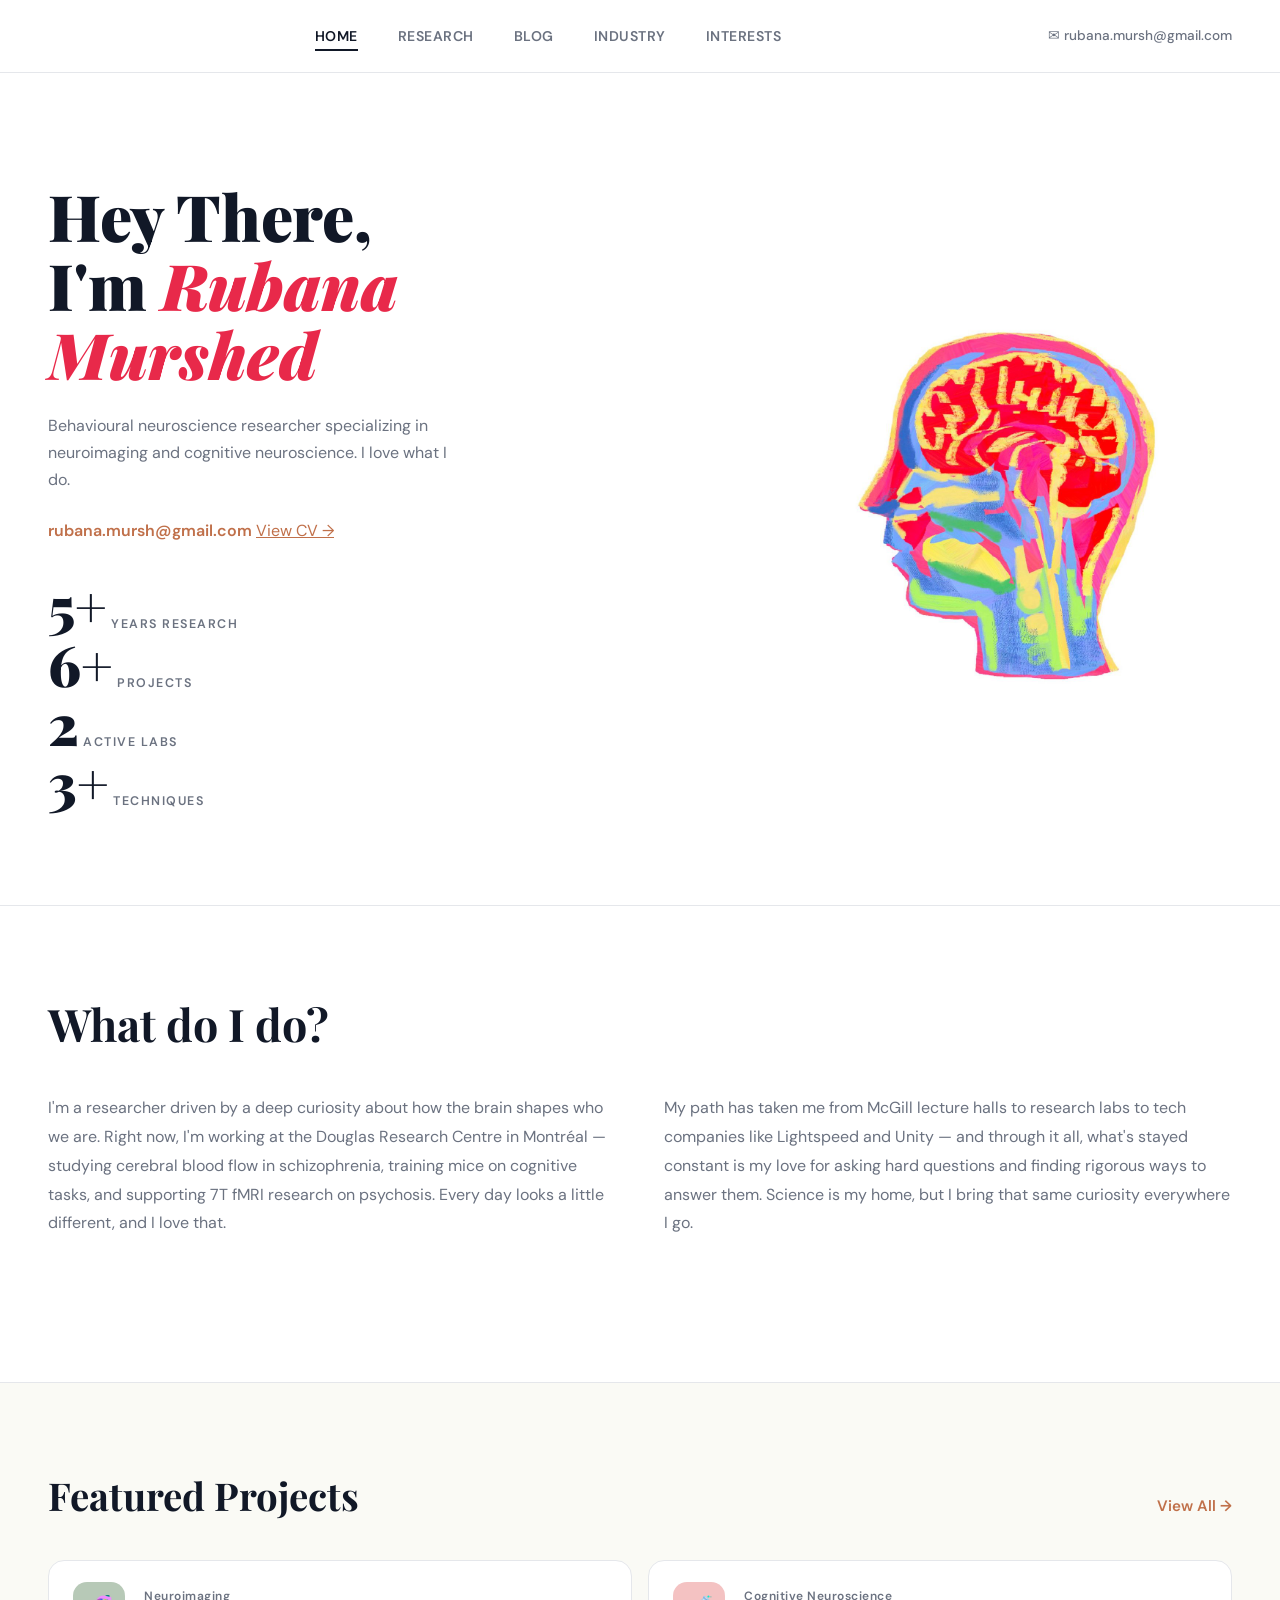
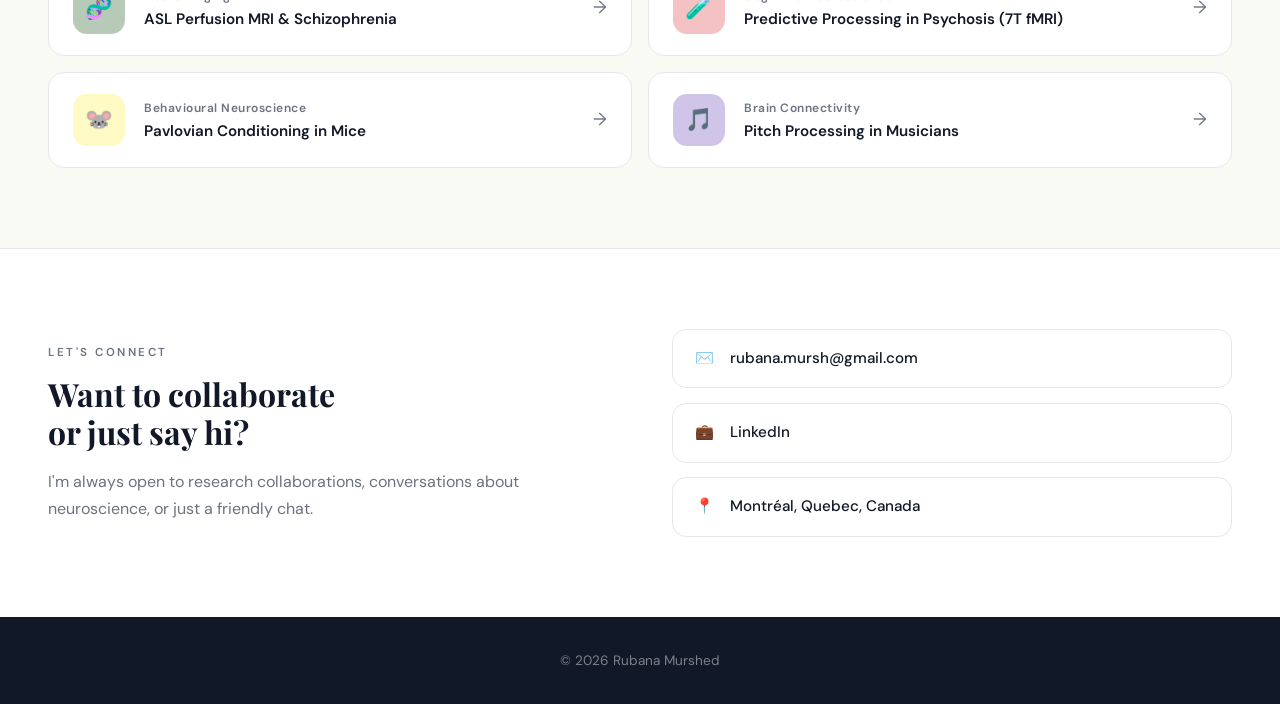
==== index.html @ b1bb3735 "Update index.html" ====
<!DOCTYPE html>
<html lang="en">
<head>
  <meta charset="UTF-8" />
  <meta name="viewport" content="width=device-width, initial-scale=1.0" />
  <title>Rubana Murshed | Portfolio</title>
  <link rel="stylesheet" href="styles.css" />
  <link rel="preconnect" href="https://fonts.googleapis.com">
  <link rel="preconnect" href="https://fonts.gstatic.com" crossorigin>
  <link href="https://fonts.googleapis.com/css2?family=Playfair+Display:ital,wght@0,700;0,900;1,700&family=DM+Sans:opsz,wght@9..40,300;9..40,400;9..40,500;9..40,600&display=swap" rel="stylesheet">
</head>
<body>

  <header class="site-header">
    <nav class="nav">
      <div class="logo"><a href="index.html"><em>Portfolio</em></a></div>
      <ul class="nav-links">
        <li><a href="index.html" class="active">Home</a></li>
        <li><a href="research.html">Research</a></li>
        <li><a href="blog.html">Blog</a></li>
        <li><a href="industry.html">Industry</a></li>
        <li><a href="interests.html">Interests</a></li>
      </ul>
      <a href="mailto:rubana.mursh@gmail.com" class="nav-email">✉ rubana.mursh@gmail.com</a>
    </nav>
  </header>

  <main>

    <!-- HERO -->
    <section class="hero">
      <div class="hero-left">
        <h1>Hey There,<br>I'm <em>Rubana Murshed</em></h1>
        <p class="hero-desc">
          Behavioural neuroscience researcher specializing in neuroimaging
          and cognitive neuroscience. I love what I do.
        </p>
        <div class="hero-cta-row">
          <a href="mailto:rubana.mursh@gmail.com" class="hero-email">rubana.mursh@gmail.com</a>
          <a href="https://drive.google.com/file/d/14rpp7HANZNXI7vQCzOFfMFYeoZ0ffZX0/view?usp=sharing" target="_blank" class="btn-cv">View CV →</a>
        </div>

        <!-- Stats row in hero -->
        <div class="hero-stats">
          <div class="hero-stat-item">
            <span class="stat-num">5+</span>
            <span class="stat-label">Years Research</span>
          </div>
          <div class="hero-stat-item">
            <span class="stat-num">6+</span>
            <span class="stat-label">Projects</span>
          </div>
          <div class="hero-stat-item">
            <span class="stat-num">2</span>
            <span class="stat-label">Active Labs</span>
          </div>
          <div class="hero-stat-item">
            <span class="stat-num">3+</span>
            <span class="stat-label">Techniques</span>
          </div>
        </div>
      </div>

      <div class="hero-right">
        <div class="hero-pills">
          <div class="hero-pill">🧠 Neuroscience</div>
          <div class="hero-pill">🔬 Douglas Research Centre</div>
          <div class="hero-pill">🎓 McGill University</div>
        </div>
        <div class="hero-circle">
          <img src="images/blogpic.jpg" alt="Rubana Murshed" class="circle-photo">
        </div>
        <div class="hero-badge">
          <div class="badge-avatar">RM</div>
          <span>Neuroscience<br>Researcher</span>
        </div>
      </div>
    </section>

    <!-- WHAT DO I DO -->
    <section class="what-section">
      <div class="container">
        <h2 class="what-title">What do I do?</h2>
        <div class="what-cols">
          <p>
            I'm a researcher driven by a deep curiosity about how the brain shapes who we are. 
            Right now, I'm working at the Douglas Research Centre in Montréal — studying cerebral 
            blood flow in schizophrenia, training mice on cognitive tasks, and supporting 7T fMRI 
            research on psychosis. Every day looks a little different, and I love that.
          </p>
          <p>
            My path has taken me from McGill lecture halls to research labs to tech companies like 
            Lightspeed and Unity — and through it all, what's stayed constant is my love for 
            asking hard questions and finding rigorous ways to answer them. Science is my home, 
            but I bring that same curiosity everywhere I go.
          </p>
        </div>
      </div>
    </section>

    <!-- FEATURED PROJECTS -->
    <section class="projects-section" id="projects">
      <div class="container">
        <div class="projects-header">
          <h2>Featured Projects</h2>
          <a href="research.html" class="view-all">View All →</a>
        </div>
        <div class="projects-grid">
          <a href="research.html" class="proj-card">
            <div class="proj-icon green">🧬</div>
            <div class="proj-info">
              <span class="proj-cat">Neuroimaging</span>
              <h3>ASL Perfusion MRI &amp; Schizophrenia</h3>
            </div>
            <span class="proj-arrow">→</span>
          </a>
          <a href="research.html" class="proj-card">
            <div class="proj-icon pink">🧪</div>
            <div class="proj-info">
              <span class="proj-cat">Cognitive Neuroscience</span>
              <h3>Predictive Processing in Psychosis (7T fMRI)</h3>
            </div>
            <span class="proj-arrow">→</span>
          </a>
          <a href="research.html" class="proj-card">
            <div class="proj-icon yellow">🐭</div>
            <div class="proj-info">
              <span class="proj-cat">Behavioural Neuroscience</span>
              <h3>Pavlovian Conditioning in Mice</h3>
            </div>
            <span class="proj-arrow">→</span>
          </a>
          <a href="research.html" class="proj-card">
            <div class="proj-icon purple">🎵</div>
            <div class="proj-info">
              <span class="proj-cat">Brain Connectivity</span>
              <h3>Pitch Processing in Musicians</h3>
            </div>
            <span class="proj-arrow">→</span>
          </a>
        </div>
      </div>
    </section>

    <!-- CONTACT -->
    <section class="contact-section" id="contact">
      <div class="container">
        <div class="contact-grid">
          <div>
            <span class="section-label">Let's connect</span>
            <h2>Want to collaborate<br>or just say hi?</h2>
            <p>I'm always open to research collaborations, conversations about neuroscience, or just a friendly chat.</p>
          </div>
          <div class="contact-cards">
            <a href="mailto:rubana.mursh@gmail.com" class="contact-card">
              <span>✉️</span> rubana.mursh@gmail.com
            </a>
            <a href="https://www.linkedin.com/in/rubanamurshed" target="_blank" class="contact-card">
              <span>💼</span> LinkedIn
            </a>
            <div class="contact-card no-hover">
              <span>📍</span> Montréal, Quebec, Canada
            </div>
          </div>
        </div>
      </div>
    </section>

  </main>

  <footer class="site-footer">
    <div class="container">
      <p>&copy; 2026 Rubana Murshed</p>
    </div>
  </footer>

</body>
</html>
---- styles.css ----
/* ===== VARIABLES ===== */
:root {
  --green:   #B7C9B7;
  --pink:    #F4C2C2;
  --yellow:  #FFF9C4;
  --purple:  #D1C4E9;
  --bg:      #ffffff;
  --bg-soft: #fafaf5;
  --text:    #111827;
  --muted:   #6b7280;
  --accent:  #c0704a;
  --border:  #e5e7eb;
  --max:     1300px;
  --font-head: 'Playfair Display', Georgia, serif;
  --font-body: 'DM Sans', sans-serif;
}

*, *::before, *::after { margin: 0; padding: 0; box-sizing: border-box; }
html { scroll-behavior: smooth; }

body {
  font-family: var(--font-body);
  background: var(--bg);
  color: var(--text);
  line-height: 1.7;
  font-size: 16px;
  overflow-x: hidden;
}

/* ===== HEADER ===== */
.site-header {
  position: sticky;
  top: 0;
  z-index: 999;
  background: var(--bg);
  border-bottom: 1px solid var(--border);
}

.nav {
  max-width: 100%;
  margin: 0 auto;
  padding: 1.4rem 3rem;
  display: flex;
  align-items: center;
  justify-content: space-between;
}

/* Logo hidden */
.logo { display: none; }

.nav-links {
  list-style: none;
  display: flex;
  gap: 2.5rem;
  margin: 0 auto;
}

.nav-links a {
  font-size: 0.88rem;
  font-weight: 600;
  letter-spacing: 0.5px;
  text-transform: uppercase;
  color: var(--muted);
  text-decoration: none;
  transition: color 0.2s;
  position: relative;
  padding-bottom: 2px;
}

.nav-links a.active { color: var(--text); }
.nav-links a.active::after,
.nav-links a:hover::after {
  content: '';
  position: absolute;
  bottom: -4px;
  left: 0; right: 0;
  height: 2px;
  background: var(--text);
}
.nav-links a:hover { color: var(--text); }

.nav-email {
  font-size: 0.85rem;
  font-weight: 500;
  color: var(--muted);
  text-decoration: none;
  white-space: nowrap;
}
.nav-email:hover { color: var(--accent); }

/* ===== LAYOUT ===== */
.container {
  max-width: var(--max);
  margin: 0 auto;
  padding: 0 3rem;
}

/* ===== HERO ===== */
.hero {
  max-width: var(--max);
  margin: 0 auto;
  padding: 5rem 3rem 4rem;
  display: flex;
  align-items: center;
  justify-content: space-between;
  gap: 3rem;
  min-height: calc(100vh - 68px);
}

.hero-left {
  flex: 1;
  max-width: 520px;
}

.hero-left h1 {
  font-family: var(--font-head);
  font-size: clamp(3rem, 5vw, 5rem);
  font-weight: 900;
  line-height: 1.08;
  color: var(--text);
  margin-bottom: 1.5rem;
}

.hero-left h1 em {
  font-style: italic;
  color: #e8294a;
}

.hero-desc {
  font-size: 1rem;
  color: var(--muted);
  line-height: 1.7;
  margin-bottom: 1.5rem;
  max-width: 420px;
}

.hero-email {
  display: inline-block;
  color: var(--accent);
  font-weight: 600;
  font-size: 1rem;
  text-decoration: none;
  margin-bottom: 2rem;
}
.hero-email:hover { text-decoration: underline; color: var(--accent); }

.hero-stat {
  display: flex;
  align-items: baseline;
  gap: 0.75rem;
  margin-top: 0.5rem;
}

.stat-num {
  font-family: var(--font-head);
  font-size: 3.5rem;
  font-weight: 900;
  color: var(--text);
  line-height: 1;
}

.stat-label {
  font-size: 0.78rem;
  font-weight: 600;
  letter-spacing: 1.5px;
  text-transform: uppercase;
  color: var(--muted);
}

/* Hero right — image */
.hero-right {
  flex: 0 0 440px;
  height: 480px;
  position: relative;
  display: flex;
  align-items: center;
  justify-content: center;
}

.hero-circle {
  width: 100%;
  height: 100%;
  background: transparent;
  border: none;
  box-shadow: none;
  border-radius: 0;
  display: flex;
  align-items: center;
  justify-content: center;
  overflow: visible;
  position: relative;
}

.hero-circle .circle-photo {
  width: 100%;
  height: 100%;
  object-fit: contain;
  object-position: center center;
  padding: 0;
  border-radius: 0;
  background: transparent;
  position: static;
}

/* Hide all overlays */
.hero-pills  { display: none; }
.hero-badge  { display: none; }
.circle-inner { display: none; }

/* ===== WHAT DO I DO ===== */
.what-section {
  padding: 5rem 0;
  border-top: 1px solid var(--border);
}

.what-title {
  font-family: var(--font-head);
  font-size: clamp(2rem, 3.5vw, 3rem);
  font-weight: 700;
  color: var(--text);
  margin-bottom: 2rem;
}

.what-cols {
  display: grid;
  grid-template-columns: 1fr 1fr;
  gap: 3rem;
  margin-bottom: 4rem;
}

.what-cols p {
  font-size: 1rem;
  color: var(--muted);
  line-height: 1.8;
  margin: 0;
}

.stats-row {
  display: flex;
  gap: 4rem;
  padding-top: 3rem;
  border-top: 1px solid var(--border);
}

.stat-item { display: flex; flex-direction: column; gap: 0.3rem; }

.stat-big {
  font-family: var(--font-head);
  font-size: 3rem;
  font-weight: 900;
  color: var(--text);
  line-height: 1;
}

.stat-name {
  font-size: 0.85rem;
  color: var(--muted);
  font-weight: 500;
}

/* ===== PROJECTS ===== */
.projects-section {
  padding: 5rem 0;
  border-top: 1px solid var(--border);
  background: var(--bg-soft);
}

.projects-header {
  display: flex;
  align-items: baseline;
  justify-content: space-between;
  margin-bottom: 2rem;
}

.projects-header h2 {
  font-family: var(--font-head);
  font-size: clamp(1.8rem, 3vw, 2.5rem);
  font-weight: 700;
  color: var(--text);
  margin: 0;
}

.view-all {
  font-size: 0.95rem;
  font-weight: 600;
  color: var(--accent);
  text-decoration: none;
}
.view-all:hover { text-decoration: underline; color: var(--accent); }

.projects-grid {
  display: grid;
  grid-template-columns: 1fr 1fr;
  gap: 1rem;
}

.proj-card {
  display: flex;
  align-items: center;
  gap: 1.2rem;
  background: white;
  border: 1.5px solid var(--border);
  border-radius: 16px;
  padding: 1.3rem 1.5rem;
  text-decoration: none;
  color: var(--text);
  transition: transform 0.2s, box-shadow 0.2s, border-color 0.2s;
}

.proj-card:hover {
  transform: translateY(-3px);
  box-shadow: 0 10px 24px rgba(0,0,0,0.08);
  border-color: #d1d5db;
  color: var(--text);
}

.proj-icon {
  width: 52px;
  height: 52px;
  border-radius: 14px;
  display: flex;
  align-items: center;
  justify-content: center;
  font-size: 1.4rem;
  flex-shrink: 0;
}

.proj-icon.green  { background: var(--green); }
.proj-icon.pink   { background: var(--pink); }
.proj-icon.yellow { background: var(--yellow); }
.proj-icon.purple { background: var(--purple); }

.proj-info { flex: 1; }

.proj-cat {
  display: block;
  font-size: 0.75rem;
  font-weight: 600;
  letter-spacing: 0.5px;
  color: var(--muted);
  margin-bottom: 0.25rem;
}

.proj-info h3 {
  font-size: 0.95rem;
  font-weight: 600;
  color: var(--text);
  line-height: 1.3;
  margin: 0;
}

.proj-arrow {
  font-size: 1.1rem;
  color: var(--muted);
  flex-shrink: 0;
  transition: transform 0.2s;
}
.proj-card:hover .proj-arrow { transform: translateX(3px); color: var(--text); }

/* ===== CONTACT ===== */
.contact-section {
  padding: 5rem 0;
  border-top: 1px solid var(--border);
}

.contact-grid {
  display: grid;
  grid-template-columns: 1fr 1fr;
  gap: 4rem;
  align-items: center;
}

.section-label {
  display: block;
  font-size: 0.72rem;
  font-weight: 600;
  letter-spacing: 2.5px;
  text-transform: uppercase;
  color: var(--muted);
  margin-bottom: 0.75rem;
}

.contact-grid h2 {
  font-family: var(--font-head);
  font-size: clamp(1.6rem, 2.5vw, 2.2rem);
  font-weight: 700;
  line-height: 1.2;
  color: var(--text);
  margin-bottom: 1rem;
}

.contact-grid p { color: var(--muted); font-size: 1rem; line-height: 1.7; margin: 0; }

.contact-cards { display: flex; flex-direction: column; gap: 0.9rem; }

.contact-card {
  display: flex;
  align-items: center;
  gap: 1rem;
  background: white;
  border: 1.5px solid var(--border);
  border-radius: 14px;
  padding: 1rem 1.4rem;
  font-size: 0.95rem;
  font-weight: 500;
  color: var(--text);
  text-decoration: none;
  transition: transform 0.2s, box-shadow 0.2s;
}
.contact-card:hover { transform: translateY(-2px); box-shadow: 0 6px 18px rgba(0,0,0,0.07); color: var(--text); }
.contact-card.no-hover { cursor: default; }
.contact-card.no-hover:hover { transform: none; box-shadow: none; }

/* ===== BUTTONS ===== */
.btn {
  display: inline-block;
  padding: 0.8rem 1.75rem;
  border-radius: 10px;
  font-family: var(--font-body);
  font-weight: 600;
  font-size: 0.95rem;
  text-decoration: none;
  transition: all 0.2s;
  cursor: pointer;
  border: none;
}
.btn-primary { background: var(--text); color: white; }
.btn-primary:hover { background: #374151; transform: translateY(-2px); color: white; }
.btn-secondary { background: transparent; color: var(--text); border: 2px solid var(--text); }
.btn-secondary:hover { background: var(--text); color: white; transform: translateY(-2px); }

/* ===== FOOTER ===== */
.site-footer { background: var(--text); padding: 2rem 0; text-align: center; }
.site-footer p { color: rgba(255,255,255,0.45); font-size: 0.85rem; margin: 0; }

/* ===== OTHER PAGES ===== */
.page-header {
  background: var(--bg);
  padding: 3.5rem 0 2.5rem;
  text-align: center;
  border-bottom: 1px solid var(--border);
}
.page-header h1 { font-family: var(--font-head); font-size: 2.8rem; font-weight: 900; margin-bottom: 0.5rem; }
.page-header p { color: var(--muted); font-size: 1.05rem; }

.section { padding: 4rem 0; }
.section-alt { background: var(--bg-soft); }

h2 { font-family: var(--font-head); font-size: 2rem; font-weight: 700; margin-bottom: 2rem; color: var(--text); }
h3 { font-size: 1.2rem; font-weight: 600; margin-bottom: 0.75rem; color: var(--text); }
p  { margin-bottom: 1rem; color: var(--muted); }
a  { color: var(--accent); }

.project {
  padding: 2rem; margin-bottom: 1.5rem; border-radius: 16px;
  border: 1.5px solid var(--border); transition: transform 0.2s, box-shadow 0.2s;
}
.project:nth-child(1) { background: var(--green); }
.project:nth-child(2) { background: var(--pink); }
.project:nth-child(3) { background: var(--yellow); }
.project:nth-child(4) { background: var(--purple); }
.project:nth-child(5) { background: var(--green); }
.project:nth-child(6) { background: var(--pink); }
.project:hover { transform: translateY(-3px); box-shadow: 0 8px 20px rgba(0,0,0,0.09); }
.project h3 { color: #111; } .project p { color: #374151; }
.project-meta { font-size: 0.9rem; color: #4b5563; margin-top: 1rem; padding-top: 1rem; border-top: 1px solid rgba(0,0,0,0.08); }

.skills-grid { display: grid; grid-template-columns: repeat(auto-fit, minmax(230px, 1fr)); gap: 2rem; }
.skills-group h3 { font-size: 1.05rem; color: var(--accent); margin-bottom: 1rem; }
.skills-group ul { list-style: none; }
.skills-group li { padding: 0.35rem 0 0.35rem 1.4rem; color: var(--muted); font-size: 0.95rem; position: relative; }
.skills-group li::before { content: "▸"; position: absolute; left: 0; color: var(--accent); }

.contact-links { list-style: none; display: flex; gap: 2rem; flex-wrap: wrap; margin-top: 1rem; }
.contact-links a { font-weight: 500; text-decoration: none; font-size: 1rem; }
.location { margin-top: 1.5rem; font-size: 1rem; color: var(--muted); }

.position { margin-bottom: 2.5rem; padding-bottom: 2rem; border-bottom: 1px solid var(--border); }
.position:last-child { border-bottom: none; }
.position-meta { color: var(--muted); font-size: 0.9rem; margin-bottom: 0.5rem; }
.position ul { margin-left: 1.5rem; margin-top: 0.75rem; }
.position li { margin-bottom: 0.5rem; color: var(--muted); }

/* ===== RESPONSIVE ===== */
@media (max-width: 900px) {
  .hero { flex-direction: column; align-items: flex-start; min-height: auto; padding: 3rem 2rem; }
  .hero-right { display: none; }
  .what-cols { grid-template-columns: 1fr; gap: 1.5rem; }
  .projects-grid { grid-template-columns: 1fr; }
  .contact-grid { grid-template-columns: 1fr; gap: 2.5rem; }
  .stats-row { gap: 2.5rem; flex-wrap: wrap; }
}

@media (max-width: 768px) {
  .nav { flex-direction: column; gap: 0.75rem; padding: 0.9rem 1.5rem; }
  .nav-links { gap: 1rem; flex-wrap: wrap; justify-content: center; }
  .nav-email { display: none; }
}
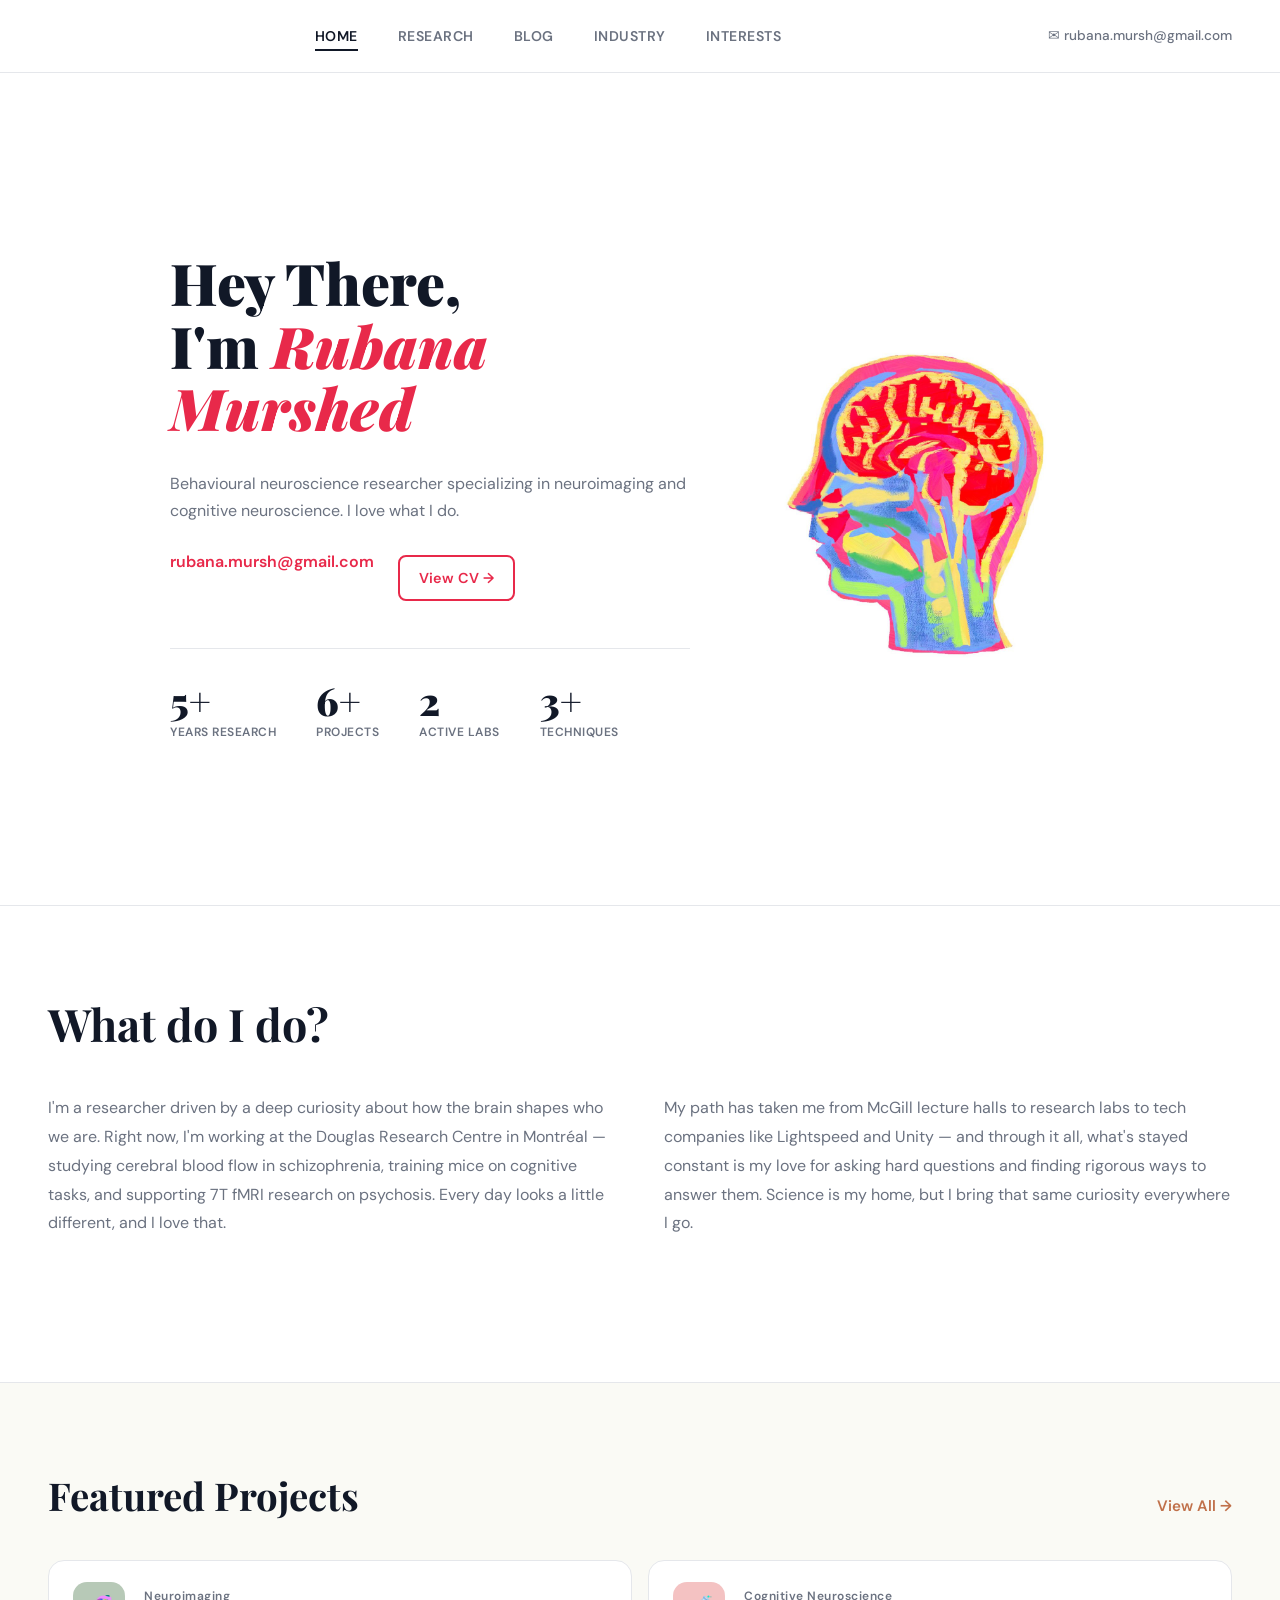
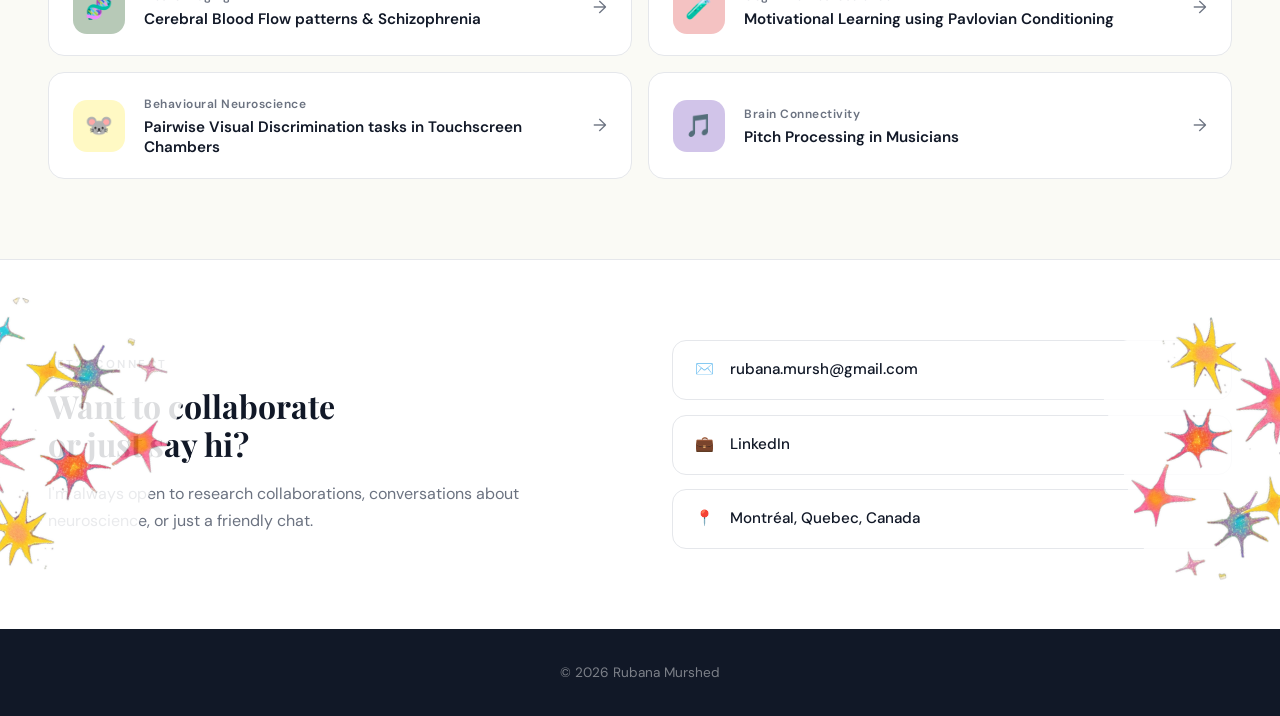
==== commit 7fe6bc4d: "Update index.html" ====
--- a/index.html
+++ b/index.html
@@ -110,7 +110,7 @@
             <div class="proj-icon green">🧬</div>
             <div class="proj-info">
               <span class="proj-cat">Neuroimaging</span>
-              <h3>ASL Perfusion MRI &amp; Schizophrenia</h3>
+              <h3>Cerebral Blood Flow patterns &amp; Schizophrenia</h3>
             </div>
             <span class="proj-arrow">→</span>
           </a>
@@ -118,7 +118,7 @@
             <div class="proj-icon pink">🧪</div>
             <div class="proj-info">
               <span class="proj-cat">Cognitive Neuroscience</span>
-              <h3>Predictive Processing in Psychosis (7T fMRI)</h3>
+              <h3>Motivational Learning using Pavlovian Conditioning</h3>
             </div>
             <span class="proj-arrow">→</span>
           </a>
@@ -126,7 +126,7 @@
             <div class="proj-icon yellow">🐭</div>
             <div class="proj-info">
               <span class="proj-cat">Behavioural Neuroscience</span>
-              <h3>Pavlovian Conditioning in Mice</h3>
+              <h3>Pairwise Visual Discrimination tasks in Touchscreen Chambers</h3>
             </div>
             <span class="proj-arrow">→</span>
           </a>
--- a/styles.css
+++ b/styles.css
@@ -496,3 +496,212 @@
   .nav-links { gap: 1rem; flex-wrap: wrap; justify-content: center; }
   .nav-email { display: none; }
 }
+
+/* ===== HERO STATS ROW ===== */
+.hero-stats {
+  display: flex;
+  gap: 2.5rem;
+  margin-top: 2.5rem;
+  padding-top: 2rem;
+  border-top: 1px solid var(--border);
+  flex-wrap: wrap;
+}
+
+.hero-stat-item {
+  display: flex;
+  flex-direction: column;
+  gap: 0.2rem;
+}
+
+.stat-num {
+  font-family: var(--font-head);
+  font-size: 2.4rem;
+  font-weight: 900;
+  color: var(--text);
+  line-height: 1;
+}
+
+.stat-label {
+  font-size: 0.75rem;
+  font-weight: 600;
+  letter-spacing: 0.5px;
+  text-transform: uppercase;
+  color: var(--muted);
+}
+
+/* Remove old single stat */
+.hero-stat { display: none; }
+
+/* ===== EMAIL RED + CV BUTTON ===== */
+.hero-cta-row {
+  display: flex;
+  align-items: center;
+  gap: 1.5rem;
+  flex-wrap: wrap;
+}
+
+.hero-email {
+  color: #e8294a !important;
+  font-weight: 600;
+  font-size: 1rem;
+  text-decoration: none;
+}
+.hero-email:hover { text-decoration: underline; color: #e8294a !important; }
+
+.btn-cv {
+  display: inline-block;
+  padding: 0.55rem 1.2rem;
+  border-radius: 8px;
+  border: 2px solid #e8294a;
+  color: #e8294a;
+  font-weight: 600;
+  font-size: 0.9rem;
+  text-decoration: none;
+  transition: all 0.2s;
+}
+.btn-cv:hover {
+  background: #e8294a;
+  color: white;
+}
+
+/* Remove old stats from what-section */
+.stats-row { display: none; }
+
+/* ===== HERO ALIGNMENT MATCHES FULL-WIDTH HEADER ===== */
+.hero {
+  max-width: 100% !important;
+  padding: 5rem 3rem 4rem !important;
+}
+
+.hero-layout,
+.hero-inner {
+  max-width: 100% !important;
+}
+
+/* Big two-line h1 fills the width like the purple rectangle */
+.hero-left {
+  max-width: 55% !important;
+}
+
+.hero-left h1 {
+  font-size: clamp(3.5rem, 7vw, 7rem) !important;
+  line-height: 1.05 !important;
+  margin-bottom: 2rem !important;
+}
+
+/* Sub-content (desc, email, stats) aligns to same left edge */
+.hero-desc,
+.hero-cta-row,
+.hero-stats {
+  padding-left: 0 !important;
+  max-width: 520px;
+}
+
+/* ===== H1 FILLS FULL LEFT COLUMN WIDTH ===== */
+.hero-left {
+  max-width: 58% !important;
+  flex: 0 0 58% !important;
+}
+
+.hero-left h1 {
+  font-size: clamp(4rem, 8.5vw, 9rem) !important;
+  line-height: 1.0 !important;
+  white-space: nowrap !important;
+  width: 100% !important;
+}
+
+/* ===== H1 SIZE FIX ===== */
+.hero-left h1 {
+  font-size: clamp(2.8rem, 4.5vw, 5rem) !important;
+  line-height: 1.08 !important;
+  white-space: normal !important;
+}
+
+.hero-left {
+  max-width: 50% !important;
+  flex: 0 0 50% !important;
+}
+
+/* ===== HERO CONTENT CENTRED ===== */
+.hero {
+  padding: 5rem 6rem 4rem !important;
+}
+
+/* ===== HERO COLUMNS CLOSER TOGETHER ===== */
+.hero {
+  gap: 1rem !important;
+  justify-content: center !important;
+}
+
+.hero-right {
+  flex: 0 0 380px !important;
+}
+
+/* ===== STARS DECORATION ===== */
+.what-section {
+  position: relative !important;
+  overflow: visible !important;
+}
+
+.what-section::before,
+.what-section::after {
+  content: '';
+  position: absolute;
+  top: 50%;
+  transform: translateY(-50%);
+  width: 220px;
+  height: 280px;
+  background-image: url('images/stars.jpg');
+  background-size: contain;
+  background-repeat: no-repeat;
+  background-position: center;
+  opacity: 0.85;
+  pointer-events: none;
+}
+
+.what-section::before {
+  left: -80px;
+  transform: translateY(-50%) scaleX(-1); /* mirror on left side */
+}
+
+.what-section::after {
+  right: -80px;
+}
+
+/* ===== MOVE STARS TO CONTACT SECTION ===== */
+.what-section::before,
+.what-section::after {
+  display: none !important;
+}
+
+.contact-section {
+  position: relative !important;
+  overflow: visible !important;
+}
+
+.contact-section::before,
+.contact-section::after {
+  content: '';
+  position: absolute;
+  top: 50%;
+  width: 220px;
+  height: 280px;
+  background-image: url('images/stars.jpg');
+  background-size: contain;
+  background-repeat: no-repeat;
+  background-position: center;
+  opacity: 0.85;
+  pointer-events: none;
+}
+
+/* Left side — flipped vertically for variety */
+.contact-section::before {
+  left: -60px;
+  transform: translateY(-50%) rotate(20deg) scaleY(-1);
+}
+
+/* Right side — normal but rotated differently */
+.contact-section::after {
+  right: -60px;
+  transform: translateY(-50%) rotate(-15deg) scaleX(-1);
+}
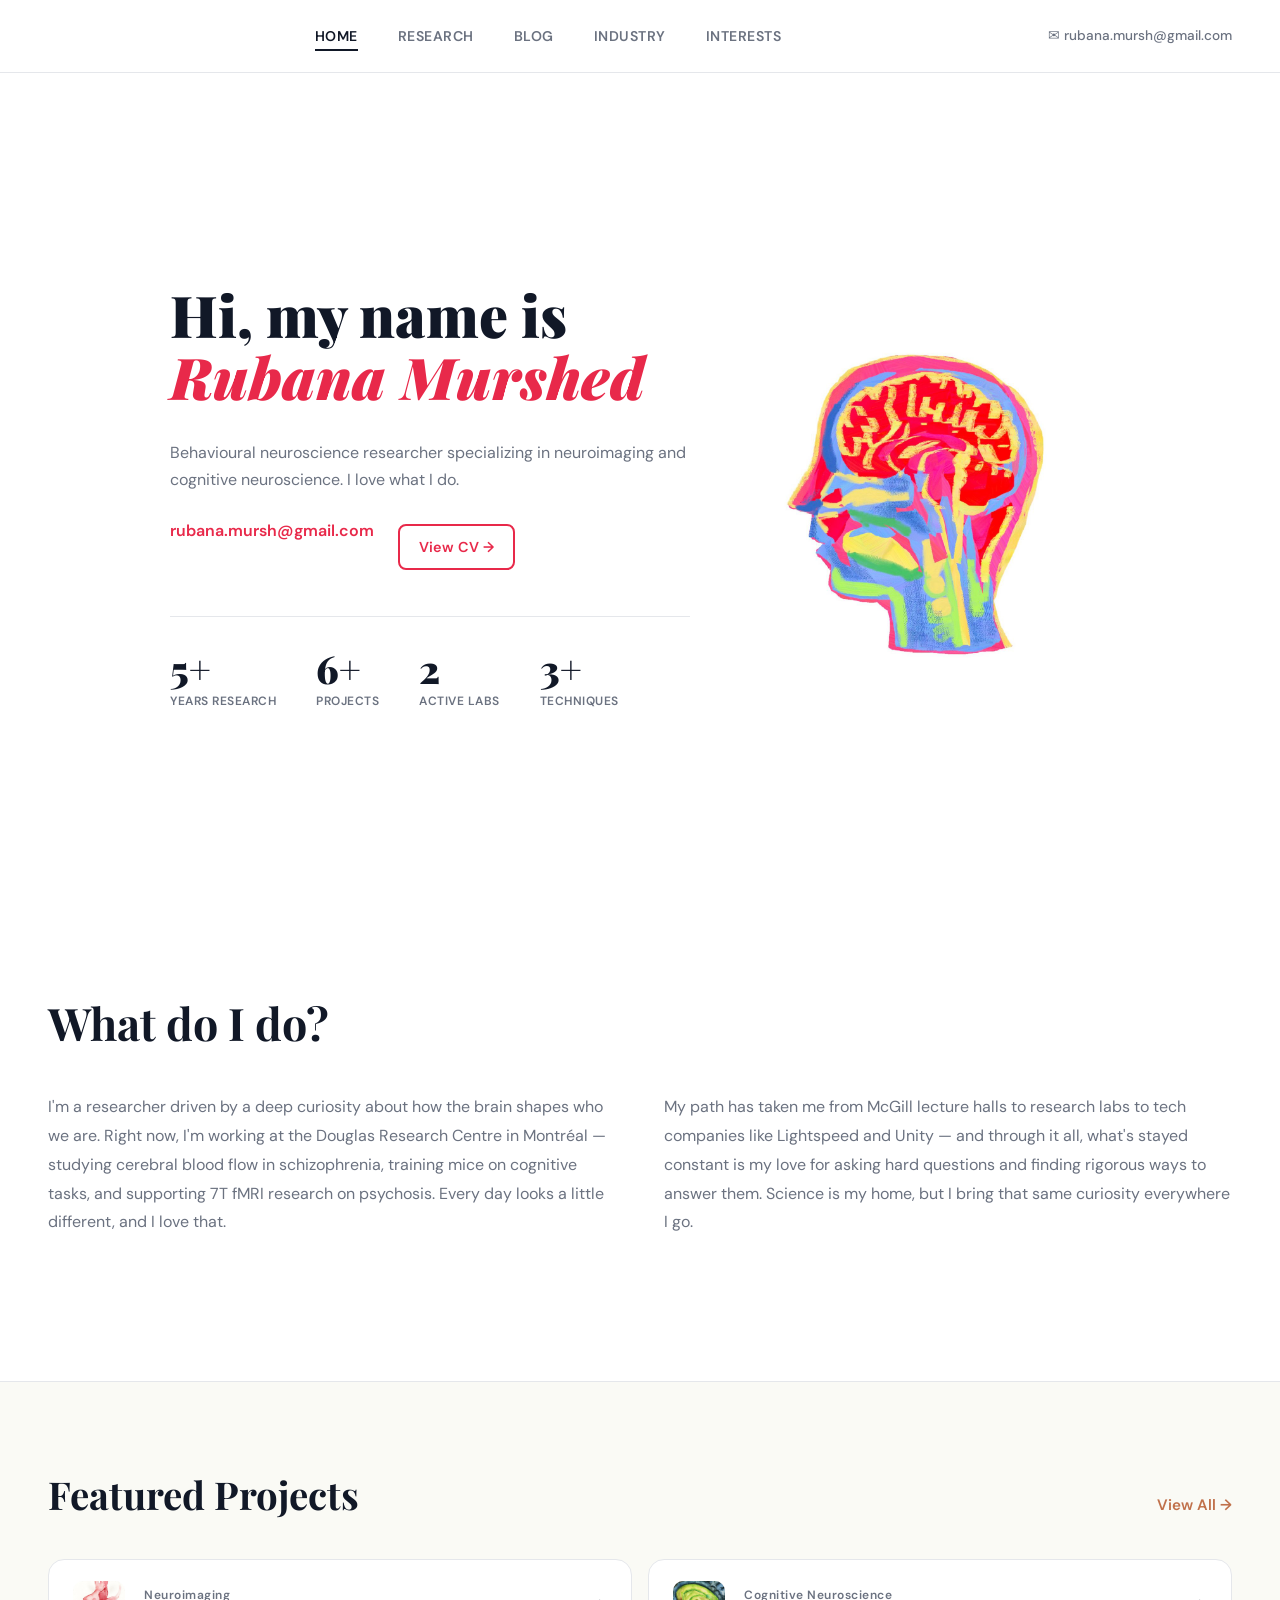
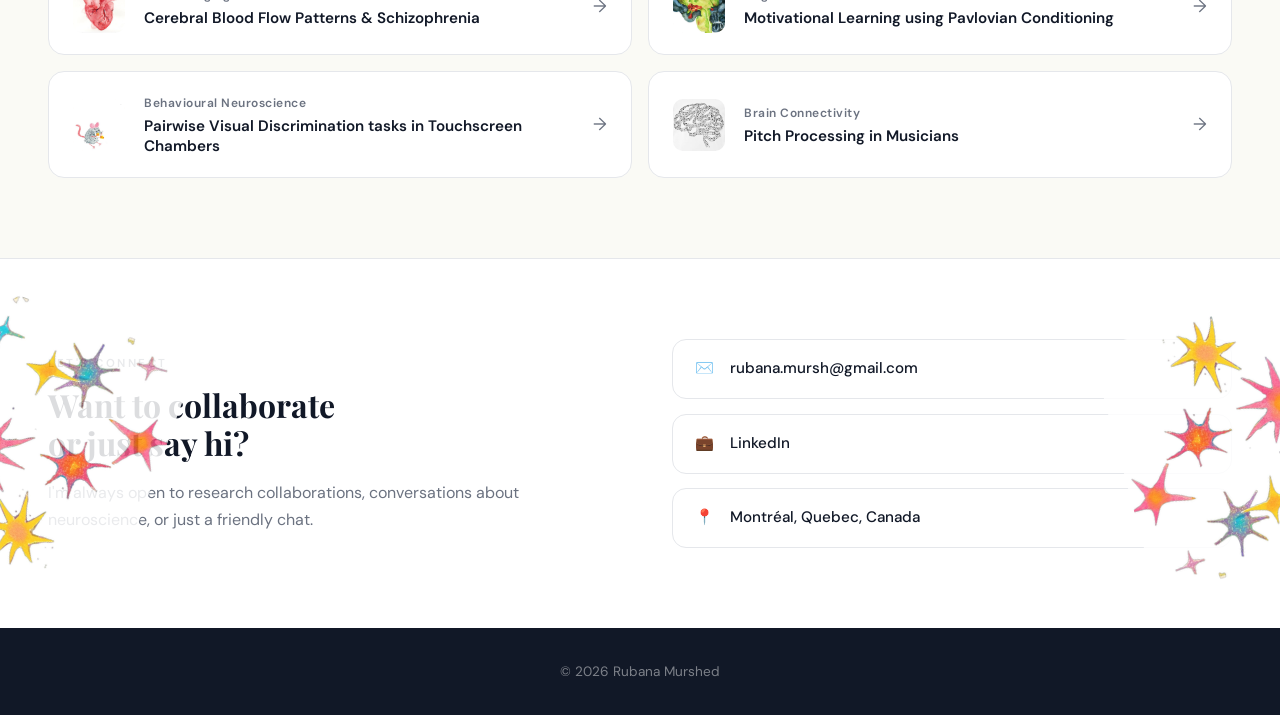
==== commit 4dfe7163: "Update index.html" ====
--- a/index.html
+++ b/index.html
@@ -30,7 +30,7 @@
     <!-- HERO -->
     <section class="hero">
       <div class="hero-left">
-        <h1>Hey There,<br>I'm <em>Rubana Murshed</em></h1>
+        <h1>Hi, my name is<br><em>Rubana Murshed</em></h1>
         <p class="hero-desc">
           Behavioural neuroscience researcher specializing in neuroimaging
           and cognitive neuroscience. I love what I do.
@@ -107,15 +107,15 @@
         </div>
         <div class="projects-grid">
           <a href="research.html" class="proj-card">
-            <div class="proj-icon green">🧬</div>
+            <div class="proj-icon green"><img src="images/heart.jpeg" alt="heart"></div>
             <div class="proj-info">
               <span class="proj-cat">Neuroimaging</span>
-              <h3>Cerebral Blood Flow patterns &amp; Schizophrenia</h3>
+              <h3>Cerebral Blood Flow Patterns &amp; Schizophrenia</h3>
             </div>
             <span class="proj-arrow">→</span>
           </a>
           <a href="research.html" class="proj-card">
-            <div class="proj-icon pink">🧪</div>
+            <div class="proj-icon pink"><img src="images/hormone.jpeg" alt="hormone"></div>
             <div class="proj-info">
               <span class="proj-cat">Cognitive Neuroscience</span>
               <h3>Motivational Learning using Pavlovian Conditioning</h3>
@@ -123,7 +123,7 @@
             <span class="proj-arrow">→</span>
           </a>
           <a href="research.html" class="proj-card">
-            <div class="proj-icon yellow">🐭</div>
+            <div class="proj-icon yellow"><img src="images/rat.jpeg" alt="rat"></div>
             <div class="proj-info">
               <span class="proj-cat">Behavioural Neuroscience</span>
               <h3>Pairwise Visual Discrimination tasks in Touchscreen Chambers</h3>
@@ -131,7 +131,7 @@
             <span class="proj-arrow">→</span>
           </a>
           <a href="research.html" class="proj-card">
-            <div class="proj-icon purple">🎵</div>
+            <div class="proj-icon purple"><img src="images/music.jpeg" alt="music"></div>
             <div class="proj-info">
               <span class="proj-cat">Brain Connectivity</span>
               <h3>Pitch Processing in Musicians</h3>
--- a/styles.css
+++ b/styles.css
@@ -651,7 +651,7 @@
   transform: translateY(-50%);
   width: 220px;
   height: 280px;
-  background-image: url('images/stars.jpg');
+  background-image: url('images/stars.png');
   background-size: contain;
   background-repeat: no-repeat;
   background-position: center;
@@ -686,7 +686,7 @@
   top: 50%;
   width: 220px;
   height: 280px;
-  background-image: url('images/stars.jpg');
+  background-image: url('images/stars.png');
   background-size: contain;
   background-repeat: no-repeat;
   background-position: center;
@@ -705,3 +705,22 @@
   right: -60px;
   transform: translateY(-50%) rotate(-15deg) scaleX(-1);
 }
+
+/* ===== FIX STARS FILE NAME ===== */
+.contact-section::before,
+.contact-section::after {
+  background-image: url('images/stars.jpg') !important;
+}
+
+/* ===== REMOVE SECTION DIVIDER LINE ===== */
+.what-section {
+  border-top: none !important;
+}
+
+/* ===== PROJECT ICON IMAGES ===== */
+.proj-icon img {
+  width: 100%;
+  height: 100%;
+  object-fit: cover;
+  border-radius: 10px;
+}
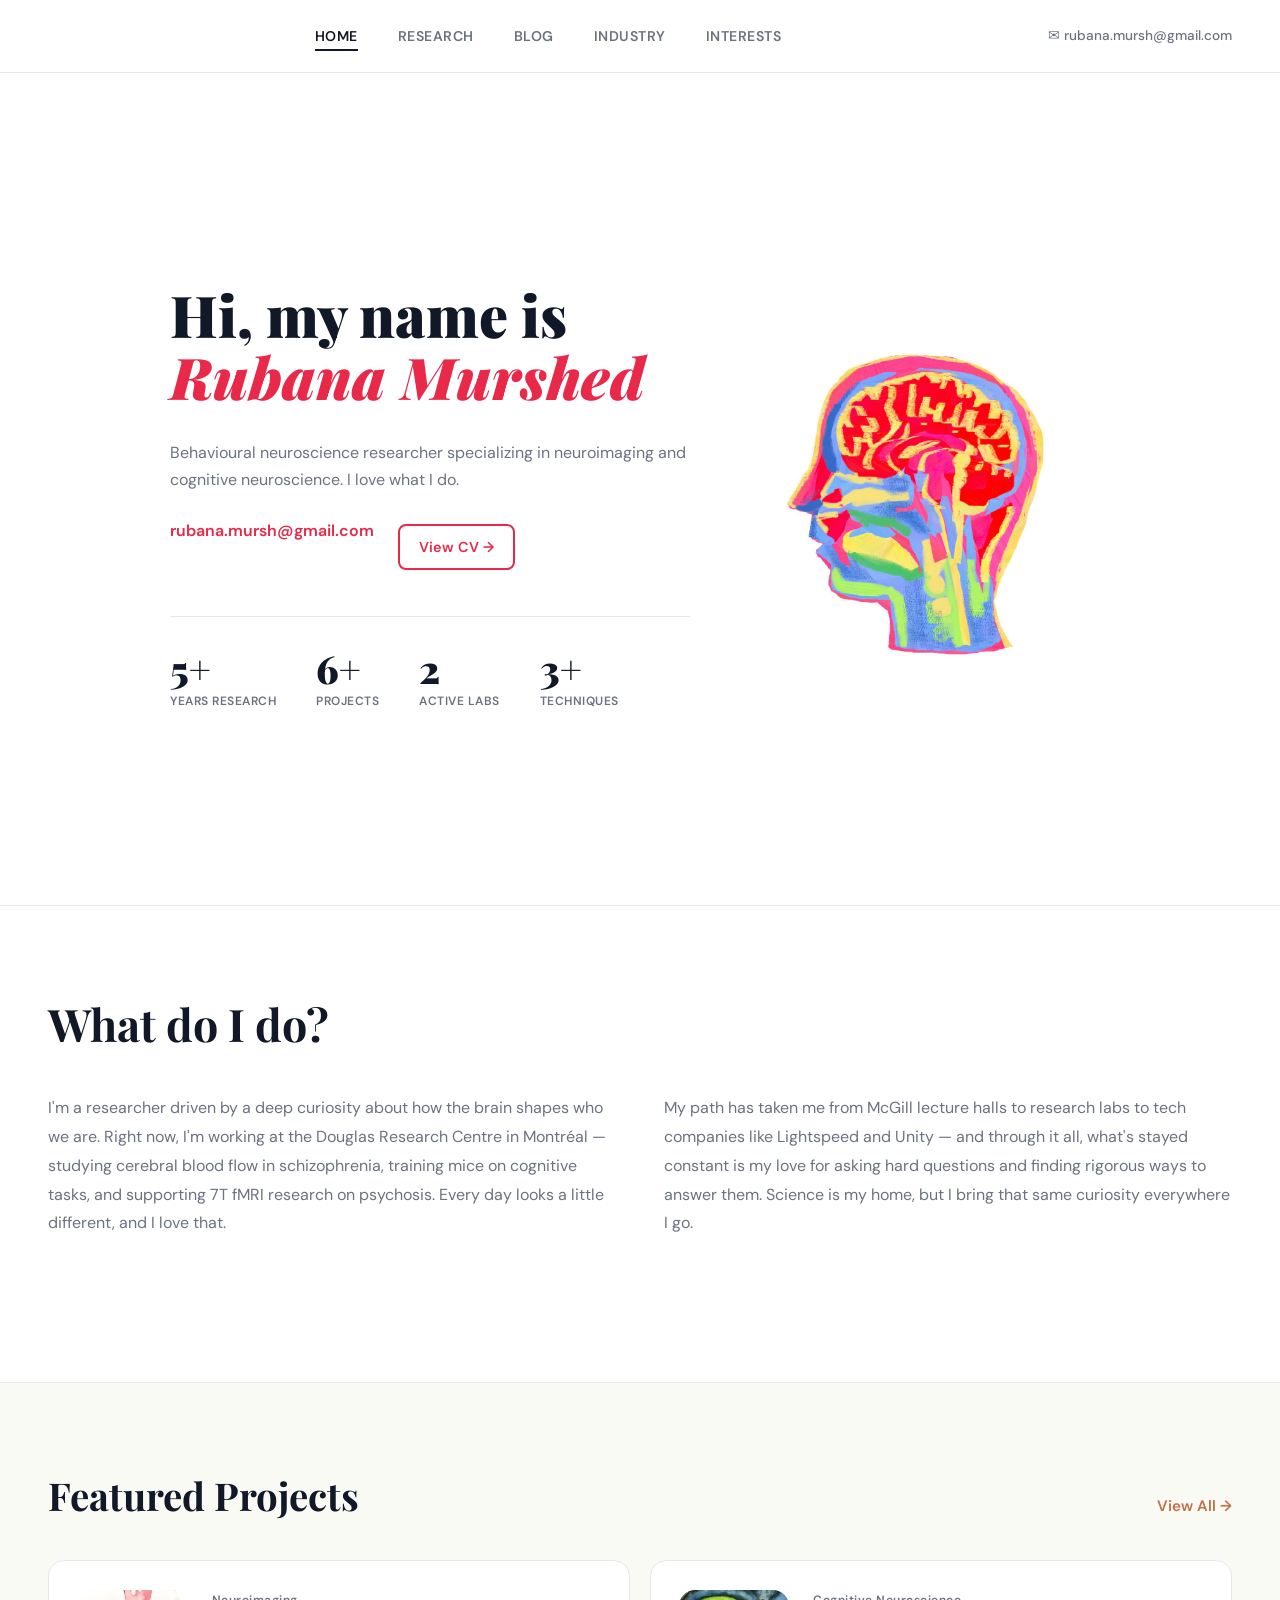
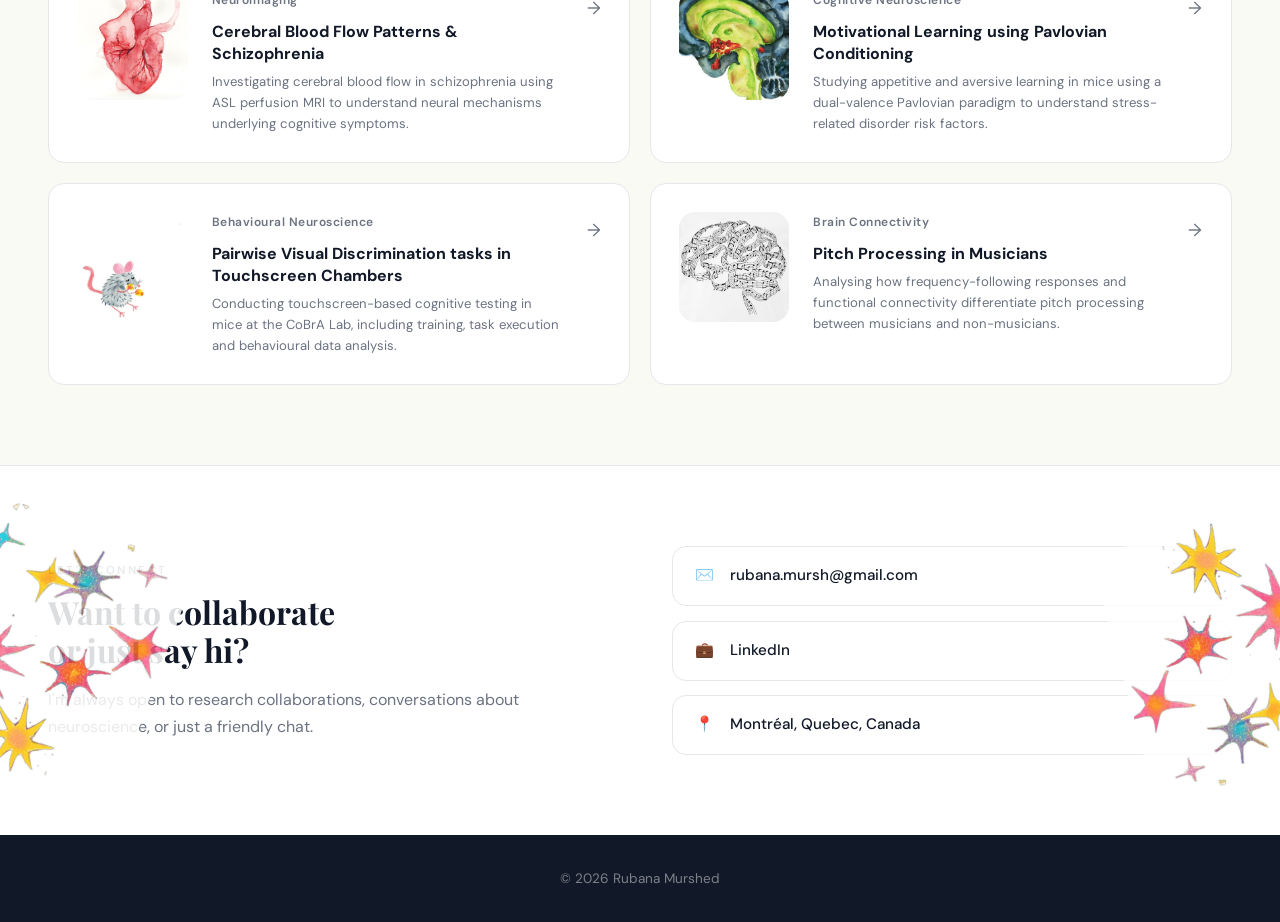
==== commit de57477f: "Update index.html" ====
--- a/index.html
+++ b/index.html
@@ -107,34 +107,38 @@
         </div>
         <div class="projects-grid">
           <a href="research.html" class="proj-card">
-            <div class="proj-icon green"><img src="images/heart.jpeg" alt="heart"></div>
+            <div class="proj-img-wrap"><img src="images/heart.jpeg" alt="heart"></div>
             <div class="proj-info">
               <span class="proj-cat">Neuroimaging</span>
               <h3>Cerebral Blood Flow Patterns &amp; Schizophrenia</h3>
+              <p class="proj-desc">Investigating cerebral blood flow in schizophrenia using ASL perfusion MRI to understand neural mechanisms underlying cognitive symptoms.</p>
             </div>
             <span class="proj-arrow">→</span>
           </a>
           <a href="research.html" class="proj-card">
-            <div class="proj-icon pink"><img src="images/hormone.jpeg" alt="hormone"></div>
+            <div class="proj-img-wrap"><img src="images/hormone.jpeg" alt="hormone"></div>
             <div class="proj-info">
               <span class="proj-cat">Cognitive Neuroscience</span>
               <h3>Motivational Learning using Pavlovian Conditioning</h3>
+              <p class="proj-desc">Studying appetitive and aversive learning in mice using a dual-valence Pavlovian paradigm to understand stress-related disorder risk factors.</p>
             </div>
             <span class="proj-arrow">→</span>
           </a>
           <a href="research.html" class="proj-card">
-            <div class="proj-icon yellow"><img src="images/rat.jpeg" alt="rat"></div>
+            <div class="proj-img-wrap"><img src="images/rat.jpeg" alt="rat"></div>
             <div class="proj-info">
               <span class="proj-cat">Behavioural Neuroscience</span>
               <h3>Pairwise Visual Discrimination tasks in Touchscreen Chambers</h3>
+              <p class="proj-desc">Conducting touchscreen-based cognitive testing in mice at the CoBrA Lab, including training, task execution and behavioural data analysis.</p>
             </div>
             <span class="proj-arrow">→</span>
           </a>
           <a href="research.html" class="proj-card">
-            <div class="proj-icon purple"><img src="images/music.jpeg" alt="music"></div>
+            <div class="proj-img-wrap"><img src="images/music.jpeg" alt="music"></div>
             <div class="proj-info">
               <span class="proj-cat">Brain Connectivity</span>
               <h3>Pitch Processing in Musicians</h3>
+              <p class="proj-desc">Analysing how frequency-following responses and functional connectivity differentiate pitch processing between musicians and non-musicians.</p>
             </div>
             <span class="proj-arrow">→</span>
           </a>
--- a/styles.css
+++ b/styles.css
@@ -724,3 +724,64 @@
   object-fit: cover;
   border-radius: 10px;
 }
+
+/* ===== DIVIDING LINE BACK ===== */
+.what-section {
+  border-top: 1px solid var(--border) !important;
+}
+
+/* ===== BIGGER PROJECT CARDS ===== */
+.projects-grid {
+  grid-template-columns: 1fr 1fr !important;
+  gap: 1.2rem !important;
+}
+
+.proj-card {
+  align-items: flex-start !important;
+  gap: 1.5rem !important;
+  padding: 1.8rem !important;
+}
+
+/* Large featured image */
+.proj-img-wrap {
+  flex-shrink: 0;
+  width: 110px;
+  height: 110px;
+  border-radius: 16px;
+  overflow: hidden;
+  background: var(--bg-soft);
+}
+
+.proj-img-wrap img {
+  width: 100%;
+  height: 100%;
+  object-fit: cover;
+}
+
+.proj-info {
+  display: flex;
+  flex-direction: column;
+  gap: 0.4rem;
+}
+
+.proj-info h3 {
+  font-size: 1rem !important;
+  font-weight: 700 !important;
+  line-height: 1.35 !important;
+  margin: 0 !important;
+}
+
+.proj-desc {
+  font-size: 0.82rem !important;
+  color: var(--muted) !important;
+  line-height: 1.6 !important;
+  margin: 0 !important;
+}
+
+.proj-arrow {
+  margin-top: 0.25rem;
+  align-self: flex-start;
+}
+
+/* Hide old emoji icon styles */
+.proj-icon { display: none !important; }
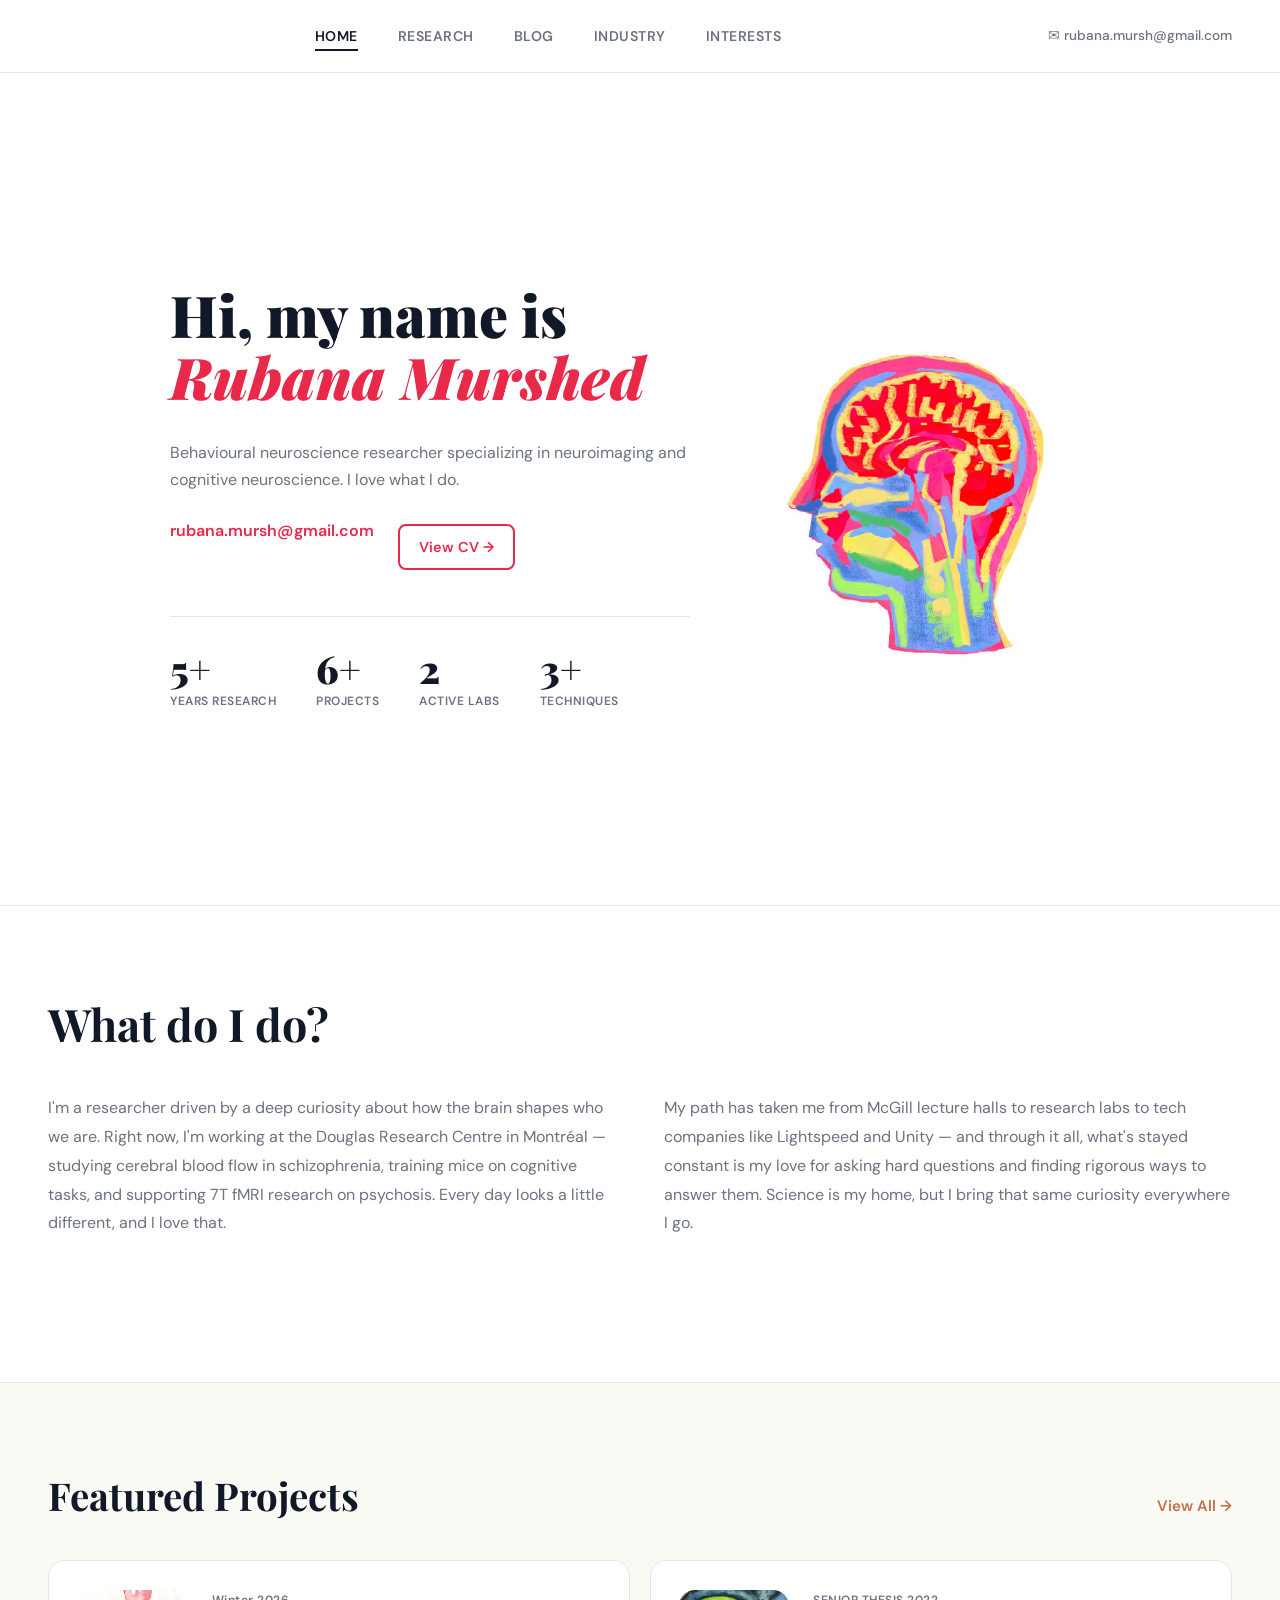
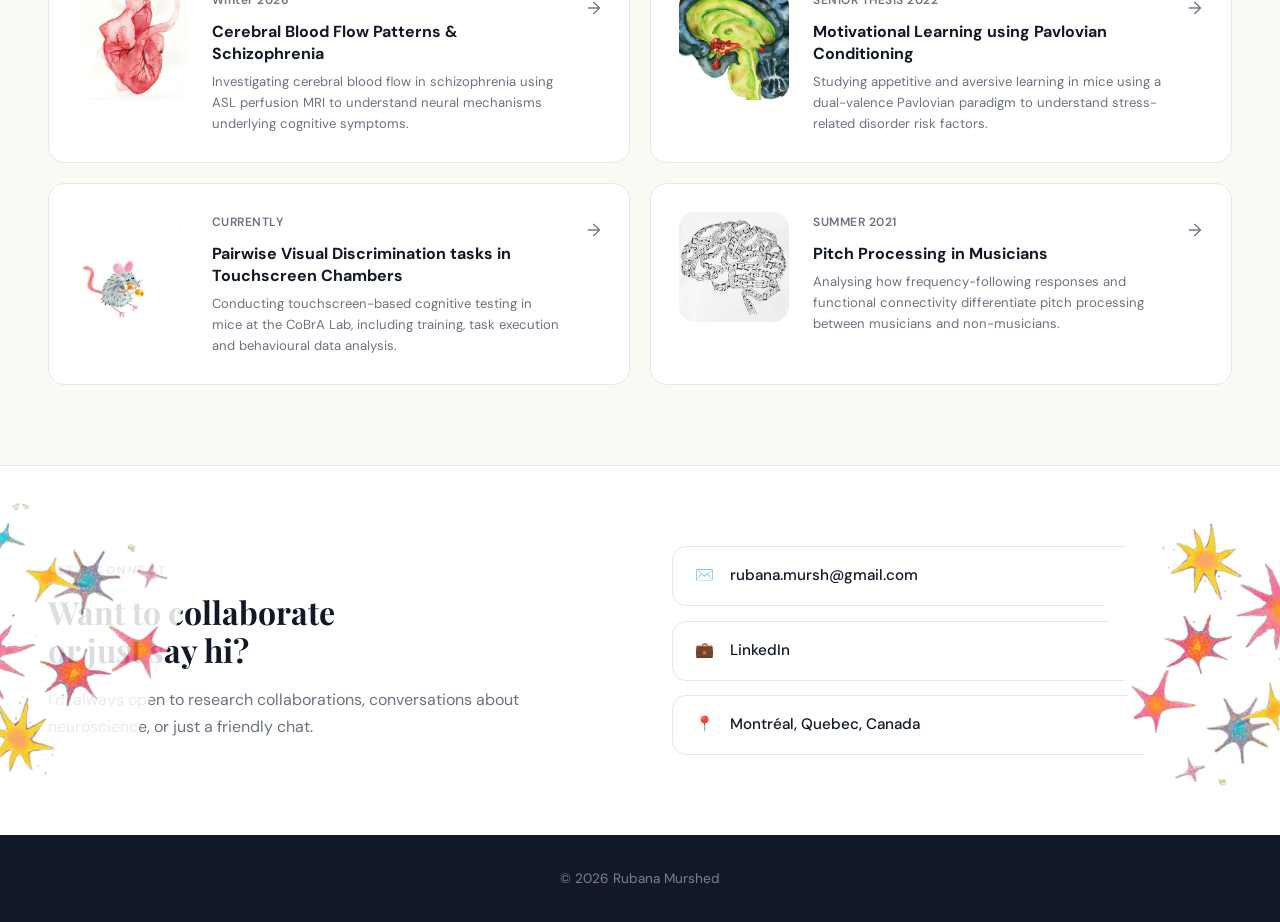
==== commit 83e2176a: "Update index.html" ====
--- a/index.html
+++ b/index.html
@@ -109,7 +109,7 @@
           <a href="research.html" class="proj-card">
             <div class="proj-img-wrap"><img src="images/heart.jpeg" alt="heart"></div>
             <div class="proj-info">
-              <span class="proj-cat">Neuroimaging</span>
+              <span class="proj-cat">Winter 2026</span>
               <h3>Cerebral Blood Flow Patterns &amp; Schizophrenia</h3>
               <p class="proj-desc">Investigating cerebral blood flow in schizophrenia using ASL perfusion MRI to understand neural mechanisms underlying cognitive symptoms.</p>
             </div>
@@ -118,7 +118,7 @@
           <a href="research.html" class="proj-card">
             <div class="proj-img-wrap"><img src="images/hormone.jpeg" alt="hormone"></div>
             <div class="proj-info">
-              <span class="proj-cat">Cognitive Neuroscience</span>
+              <span class="proj-cat">SENIOR THESIS 2022</span>
               <h3>Motivational Learning using Pavlovian Conditioning</h3>
               <p class="proj-desc">Studying appetitive and aversive learning in mice using a dual-valence Pavlovian paradigm to understand stress-related disorder risk factors.</p>
             </div>
@@ -127,7 +127,7 @@
           <a href="research.html" class="proj-card">
             <div class="proj-img-wrap"><img src="images/rat.jpeg" alt="rat"></div>
             <div class="proj-info">
-              <span class="proj-cat">Behavioural Neuroscience</span>
+              <span class="proj-cat">CURRENTLY</span>
               <h3>Pairwise Visual Discrimination tasks in Touchscreen Chambers</h3>
               <p class="proj-desc">Conducting touchscreen-based cognitive testing in mice at the CoBrA Lab, including training, task execution and behavioural data analysis.</p>
             </div>
@@ -136,7 +136,7 @@
           <a href="research.html" class="proj-card">
             <div class="proj-img-wrap"><img src="images/music.jpeg" alt="music"></div>
             <div class="proj-info">
-              <span class="proj-cat">Brain Connectivity</span>
+              <span class="proj-cat">SUMMER 2021</span>
               <h3>Pitch Processing in Musicians</h3>
               <p class="proj-desc">Analysing how frequency-following responses and functional connectivity differentiate pitch processing between musicians and non-musicians.</p>
             </div>
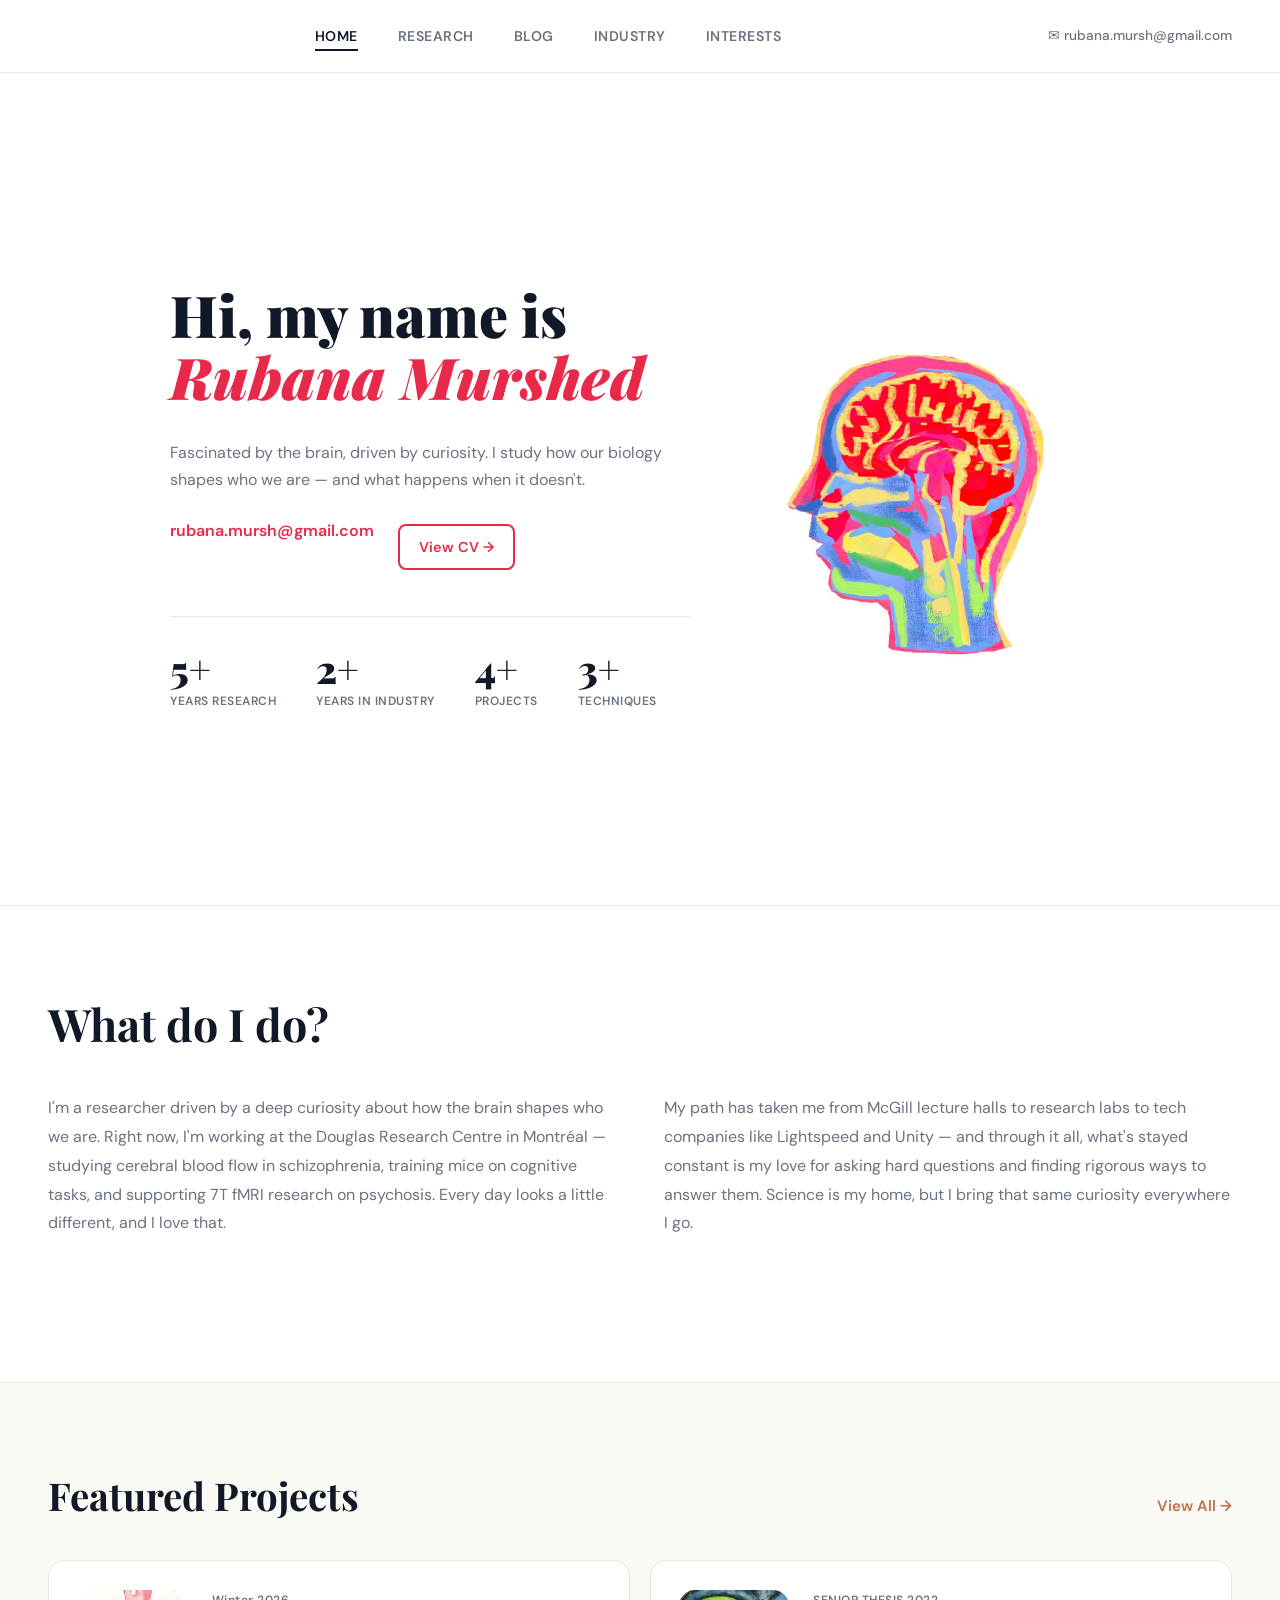
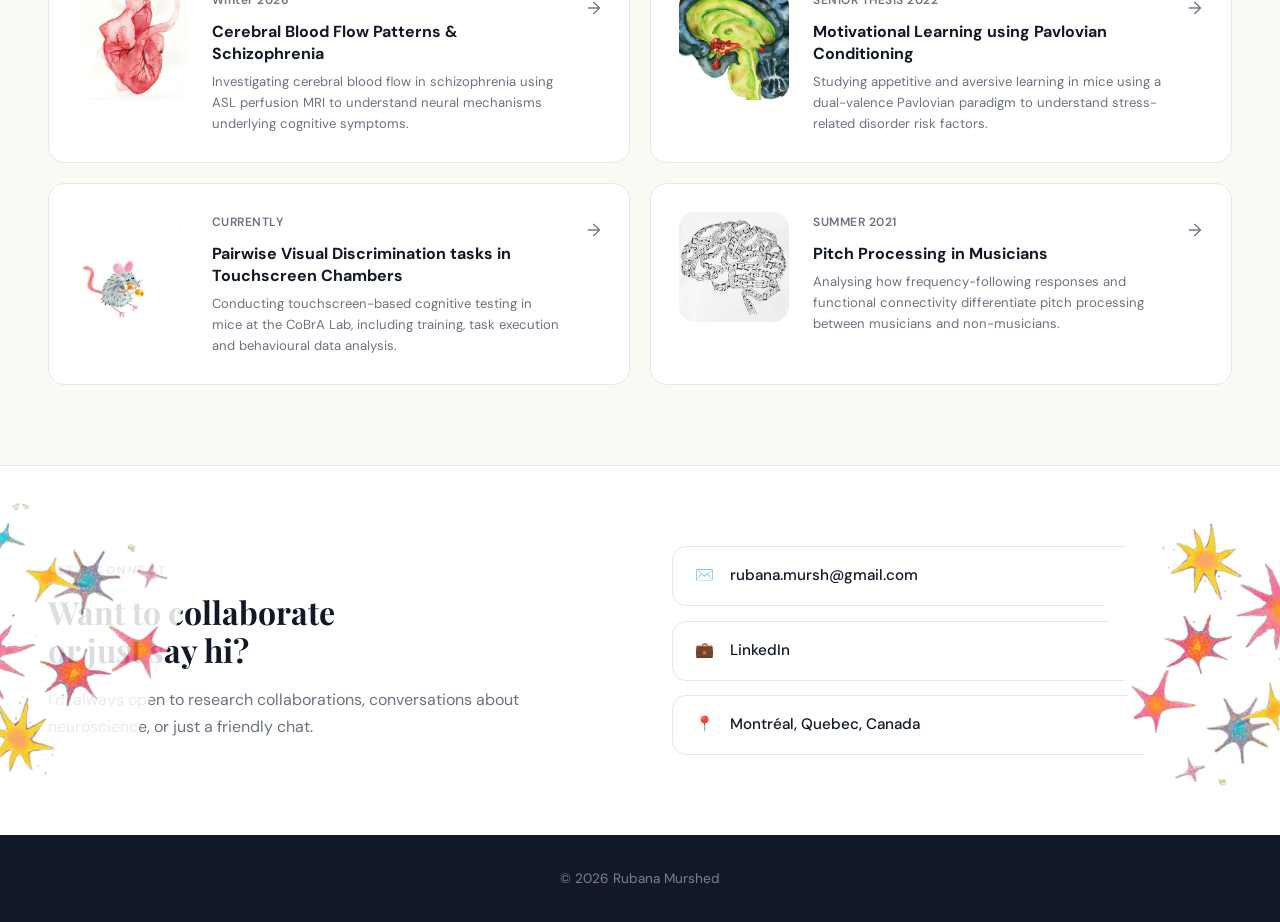
==== commit 9f4d02f0: "Update index.html" ====
--- a/index.html
+++ b/index.html
@@ -32,8 +32,8 @@
       <div class="hero-left">
         <h1>Hi, my name is<br><em>Rubana Murshed</em></h1>
         <p class="hero-desc">
-          Behavioural neuroscience researcher specializing in neuroimaging
-          and cognitive neuroscience. I love what I do.
+          Fascinated by the brain, driven by curiosity. I study how our biology shapes 
+          who we are — and what happens when it doesn't.
         </p>
         <div class="hero-cta-row">
           <a href="mailto:rubana.mursh@gmail.com" class="hero-email">rubana.mursh@gmail.com</a>
@@ -47,12 +47,12 @@
             <span class="stat-label">Years Research</span>
           </div>
           <div class="hero-stat-item">
-            <span class="stat-num">6+</span>
-            <span class="stat-label">Projects</span>
+            <span class="stat-num">2+</span>
+            <span class="stat-label">Years in Industry</span>
           </div>
           <div class="hero-stat-item">
-            <span class="stat-num">2</span>
-            <span class="stat-label">Active Labs</span>
+            <span class="stat-num">4+</span>
+            <span class="stat-label">Projects</span>
           </div>
           <div class="hero-stat-item">
             <span class="stat-num">3+</span>
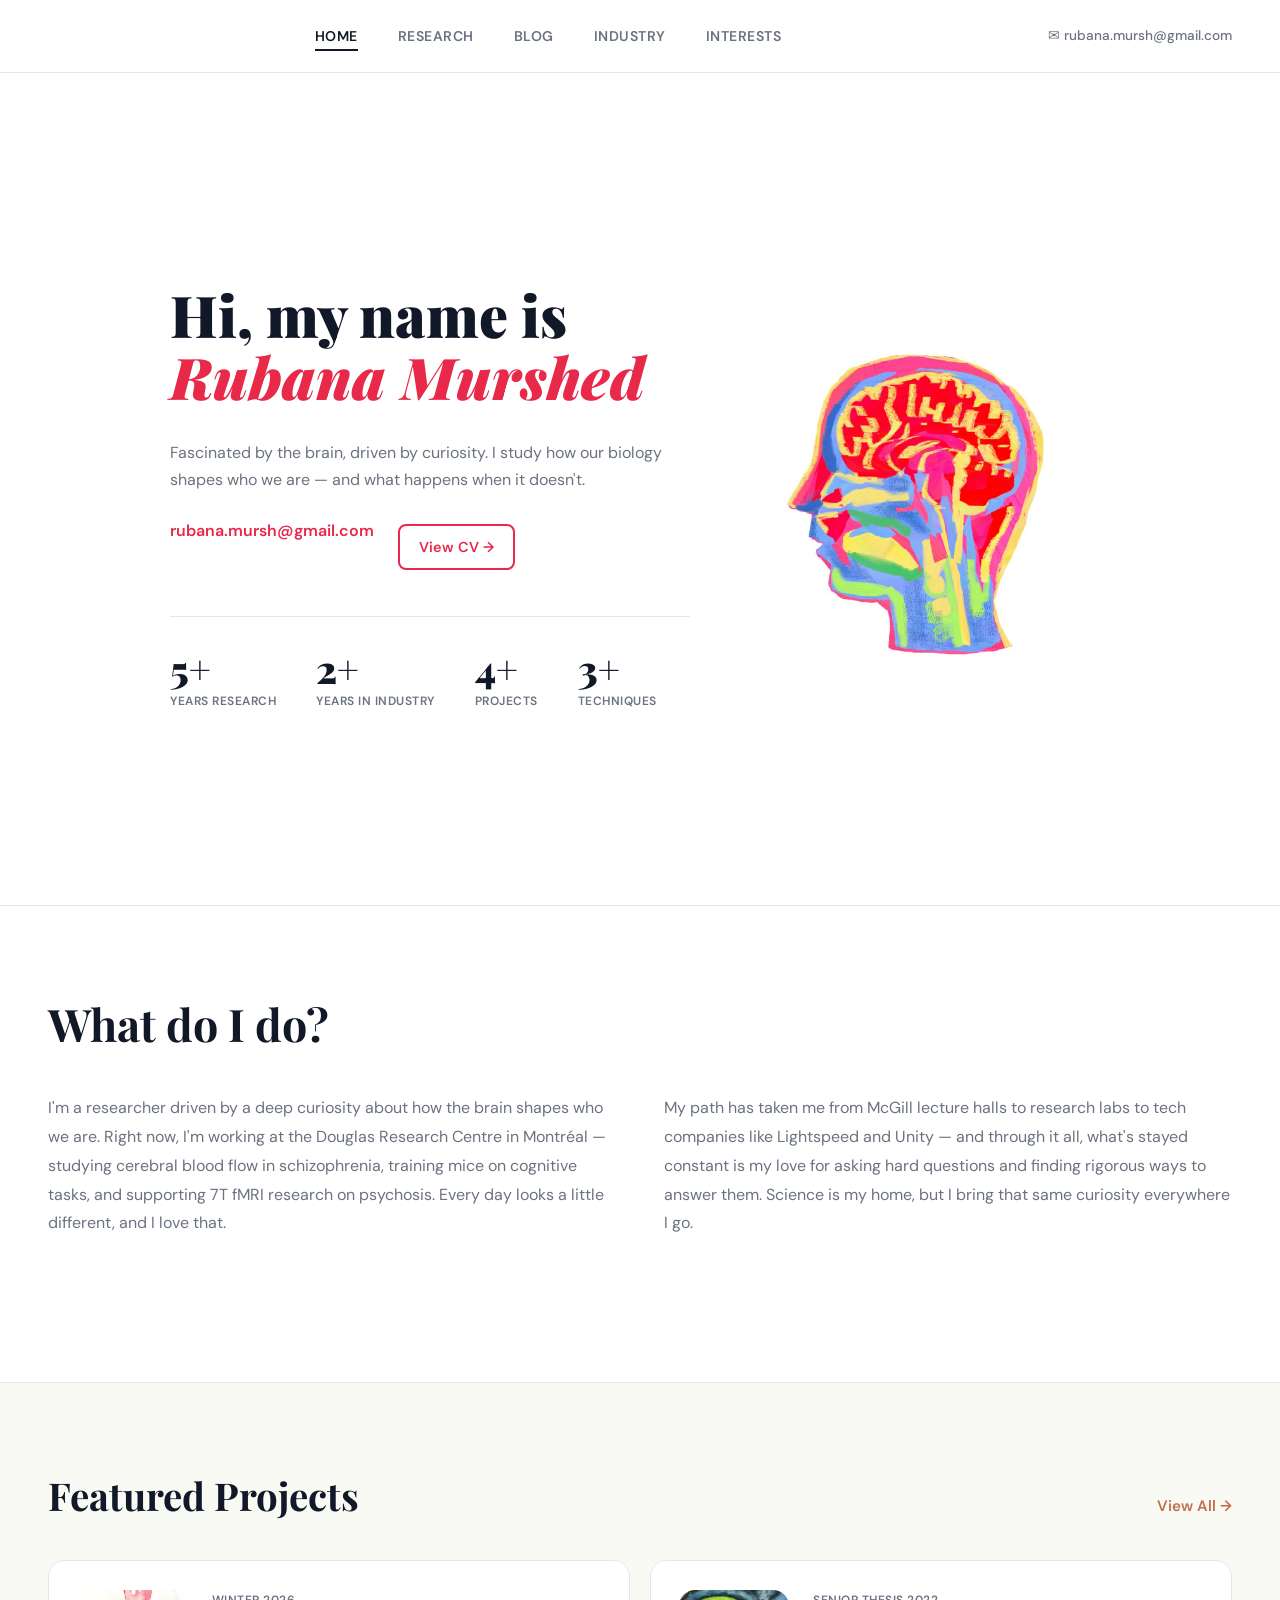
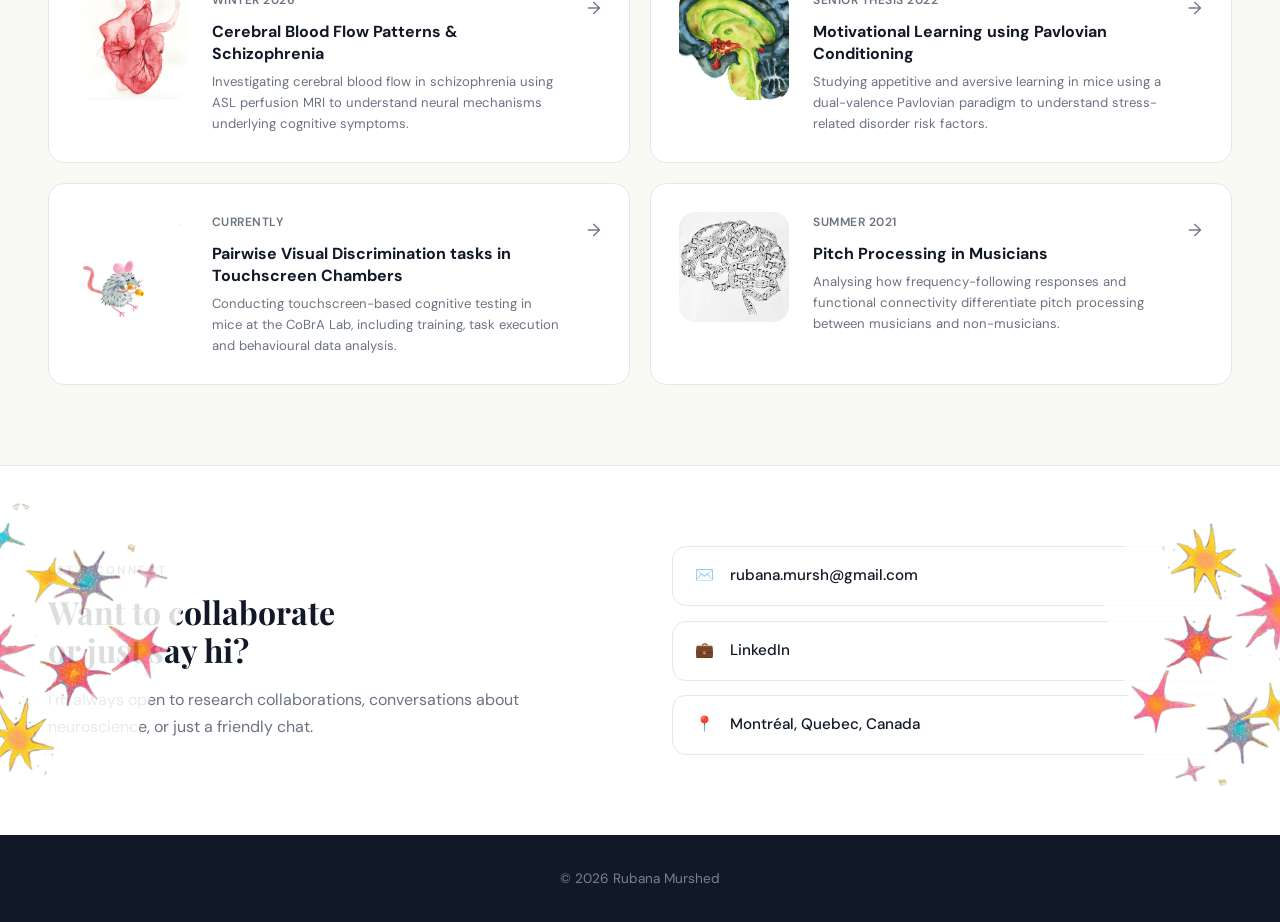
==== commit cd8ad4e9: "Update index.html" ====
--- a/index.html
+++ b/index.html
@@ -109,7 +109,7 @@
           <a href="research.html" class="proj-card">
             <div class="proj-img-wrap"><img src="images/heart.jpeg" alt="heart"></div>
             <div class="proj-info">
-              <span class="proj-cat">Winter 2026</span>
+              <span class="proj-cat">WINTER 2026</span>
               <h3>Cerebral Blood Flow Patterns &amp; Schizophrenia</h3>
               <p class="proj-desc">Investigating cerebral blood flow in schizophrenia using ASL perfusion MRI to understand neural mechanisms underlying cognitive symptoms.</p>
             </div>
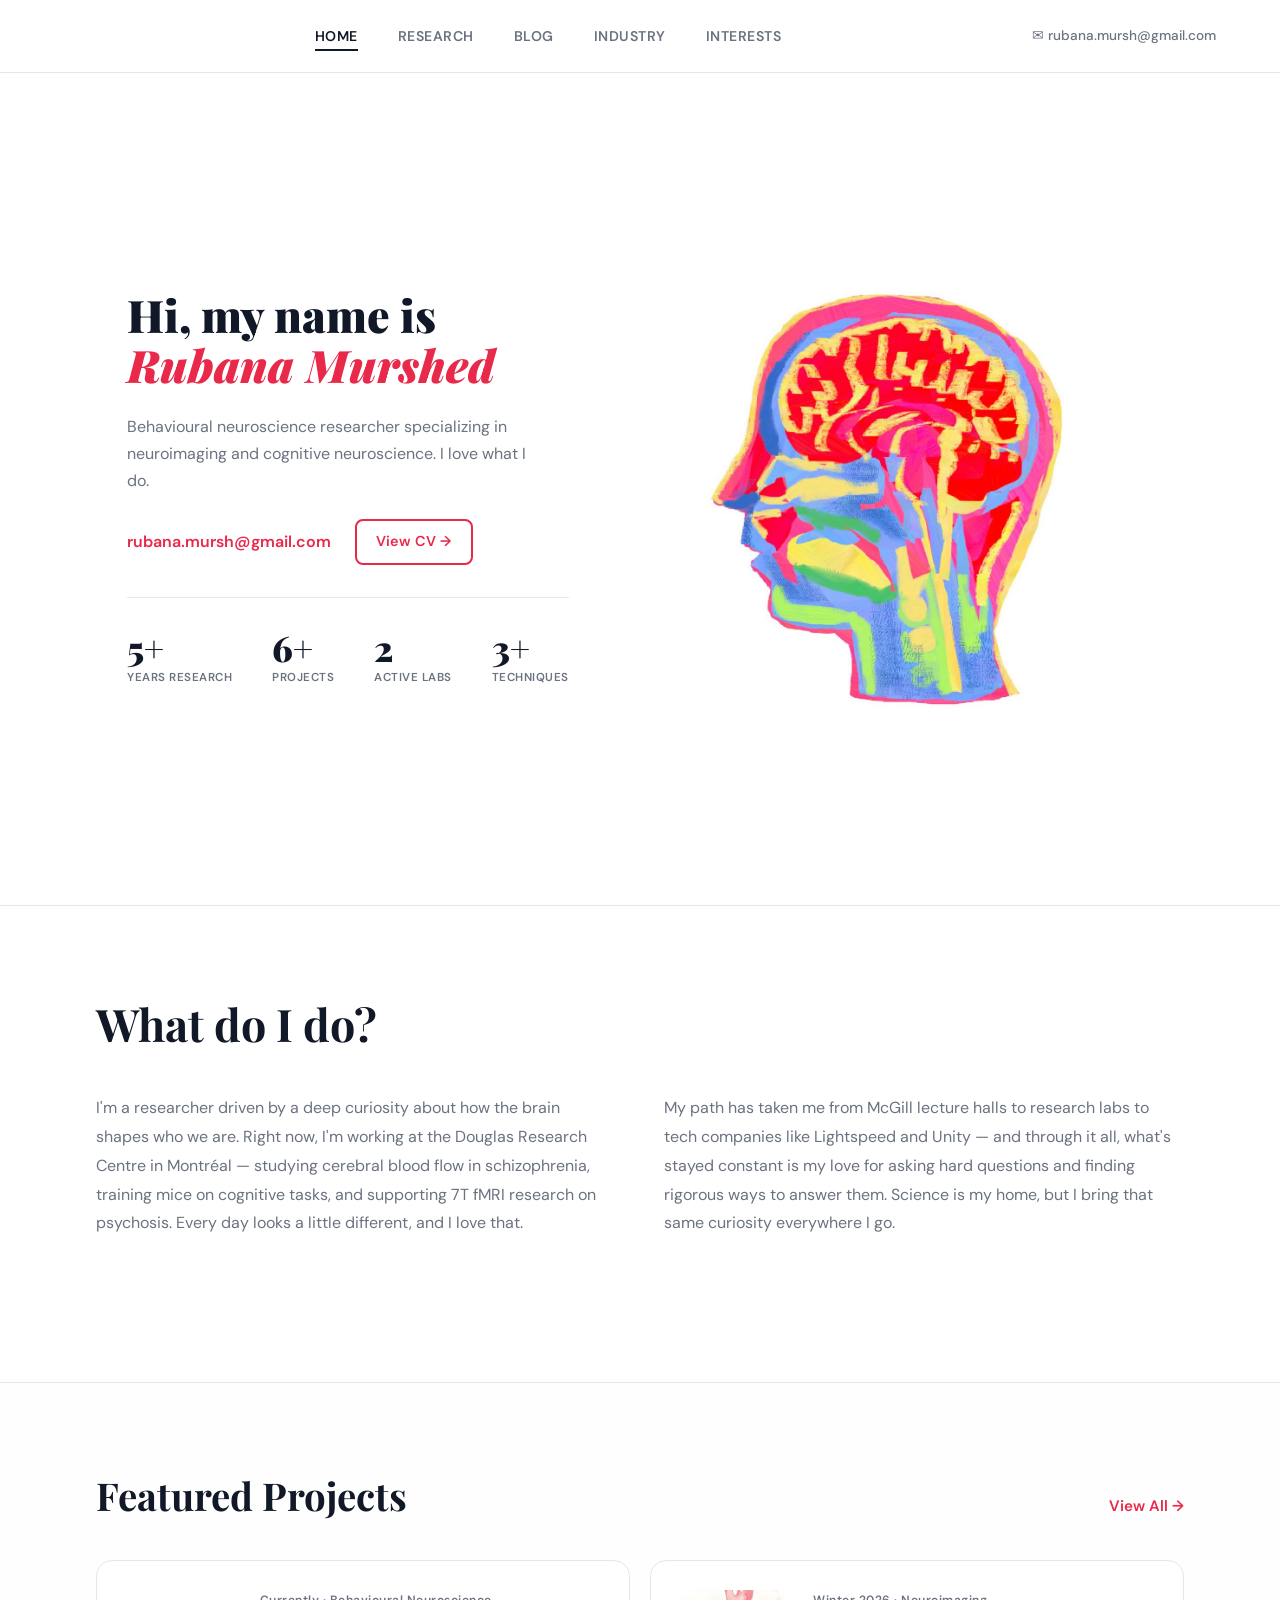
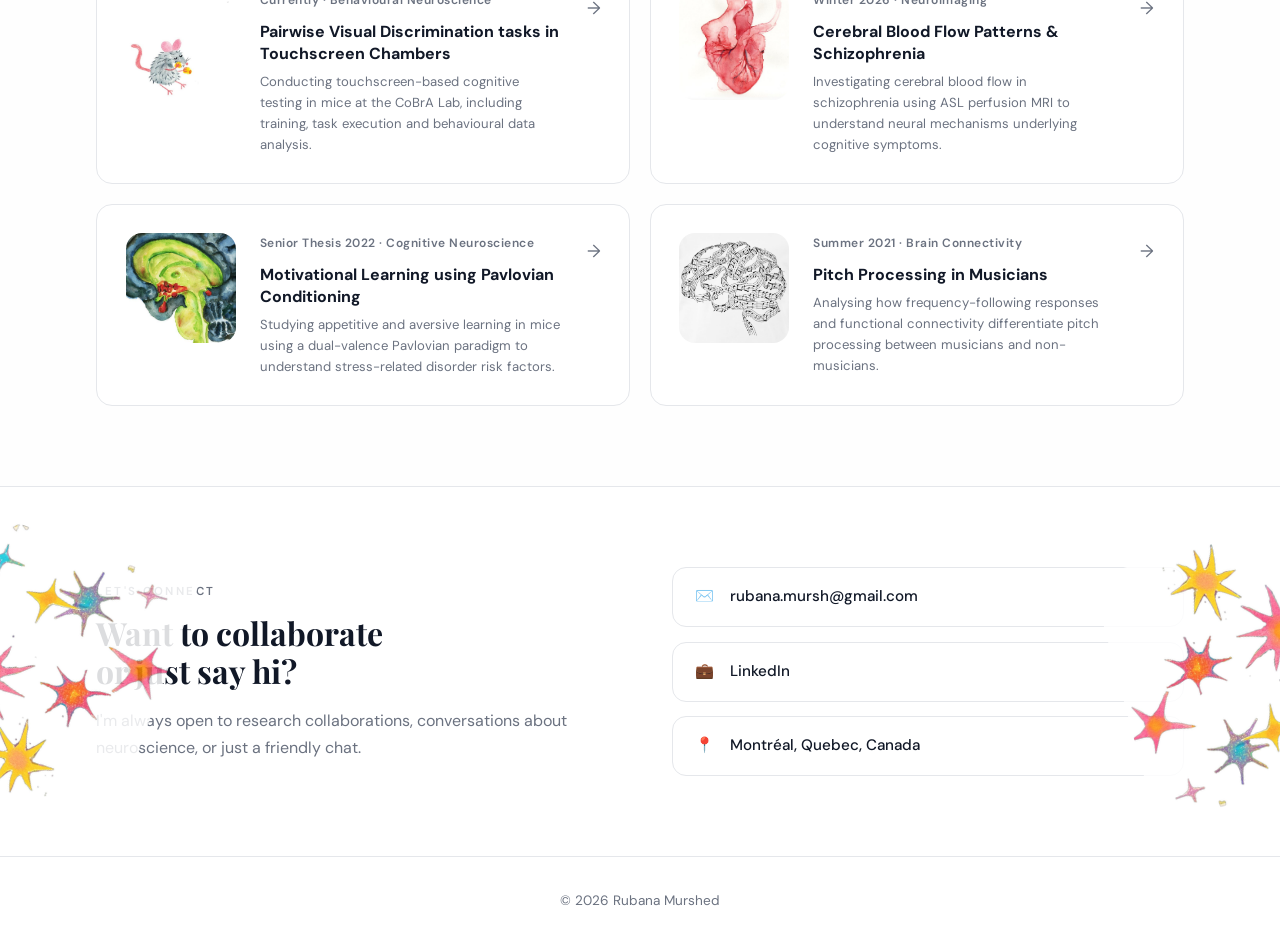
==== commit e3f45bcf: "Update index.html" ====
--- a/index.html
+++ b/index.html
@@ -32,8 +32,8 @@
       <div class="hero-left">
         <h1>Hi, my name is<br><em>Rubana Murshed</em></h1>
         <p class="hero-desc">
-          Fascinated by the brain, driven by curiosity. I study how our biology shapes 
-          who we are — and what happens when it doesn't.
+          Behavioural neuroscience researcher specializing in neuroimaging
+          and cognitive neuroscience. I love what I do.
         </p>
         <div class="hero-cta-row">
           <a href="mailto:rubana.mursh@gmail.com" class="hero-email">rubana.mursh@gmail.com</a>
@@ -47,12 +47,12 @@
             <span class="stat-label">Years Research</span>
           </div>
           <div class="hero-stat-item">
-            <span class="stat-num">2+</span>
-            <span class="stat-label">Years in Industry</span>
+            <span class="stat-num">6+</span>
+            <span class="stat-label">Projects</span>
           </div>
           <div class="hero-stat-item">
-            <span class="stat-num">4+</span>
-            <span class="stat-label">Projects</span>
+            <span class="stat-num">2</span>
+            <span class="stat-label">Active Labs</span>
           </div>
           <div class="hero-stat-item">
             <span class="stat-num">3+</span>
@@ -107,9 +107,18 @@
         </div>
         <div class="projects-grid">
           <a href="research.html" class="proj-card">
+            <div class="proj-img-wrap"><img src="images/rat.jpeg" alt="rat"></div>
+            <div class="proj-info">
+              <span class="proj-cat">Currently · Behavioural Neuroscience</span>
+              <h3>Pairwise Visual Discrimination tasks in Touchscreen Chambers</h3>
+              <p class="proj-desc">Conducting touchscreen-based cognitive testing in mice at the CoBrA Lab, including training, task execution and behavioural data analysis.</p>
+            </div>
+            <span class="proj-arrow">→</span>
+          </a>
+          <a href="research.html" class="proj-card">
             <div class="proj-img-wrap"><img src="images/heart.jpeg" alt="heart"></div>
             <div class="proj-info">
-              <span class="proj-cat">WINTER 2026</span>
+              <span class="proj-cat">Winter 2026 · Neuroimaging</span>
               <h3>Cerebral Blood Flow Patterns &amp; Schizophrenia</h3>
               <p class="proj-desc">Investigating cerebral blood flow in schizophrenia using ASL perfusion MRI to understand neural mechanisms underlying cognitive symptoms.</p>
             </div>
@@ -118,25 +127,16 @@
           <a href="research.html" class="proj-card">
             <div class="proj-img-wrap"><img src="images/hormone.jpeg" alt="hormone"></div>
             <div class="proj-info">
-              <span class="proj-cat">SENIOR THESIS 2022</span>
+              <span class="proj-cat">Senior Thesis 2022 · Cognitive Neuroscience</span>
               <h3>Motivational Learning using Pavlovian Conditioning</h3>
               <p class="proj-desc">Studying appetitive and aversive learning in mice using a dual-valence Pavlovian paradigm to understand stress-related disorder risk factors.</p>
             </div>
             <span class="proj-arrow">→</span>
           </a>
           <a href="research.html" class="proj-card">
-            <div class="proj-img-wrap"><img src="images/rat.jpeg" alt="rat"></div>
-            <div class="proj-info">
-              <span class="proj-cat">CURRENTLY</span>
-              <h3>Pairwise Visual Discrimination tasks in Touchscreen Chambers</h3>
-              <p class="proj-desc">Conducting touchscreen-based cognitive testing in mice at the CoBrA Lab, including training, task execution and behavioural data analysis.</p>
-            </div>
-            <span class="proj-arrow">→</span>
-          </a>
-          <a href="research.html" class="proj-card">
             <div class="proj-img-wrap"><img src="images/music.jpeg" alt="music"></div>
             <div class="proj-info">
-              <span class="proj-cat">SUMMER 2021</span>
+              <span class="proj-cat">Summer 2021 · Brain Connectivity</span>
               <h3>Pitch Processing in Musicians</h3>
               <p class="proj-desc">Analysing how frequency-following responses and functional connectivity differentiate pitch processing between musicians and non-musicians.</p>
             </div>
--- a/styles.css
+++ b/styles.css
@@ -8,7 +8,7 @@
   --bg-soft: #fafaf5;
   --text:    #111827;
   --muted:   #6b7280;
-  --accent:  #c0704a;
+  --accent:  #e8294a;
   --border:  #e5e7eb;
   --max:     1300px;
   --font-head: 'Playfair Display', Georgia, serif;
@@ -45,7 +45,6 @@
   justify-content: space-between;
 }
 
-/* Logo hidden */
 .logo { display: none; }
 
 .nav-links {
@@ -92,38 +91,37 @@
 .container {
   max-width: var(--max);
   margin: 0 auto;
-  padding: 0 3rem;
+  padding: 0 6rem;
 }
 
 /* ===== HERO ===== */
 .hero {
-  max-width: var(--max);
-  margin: 0 auto;
-  padding: 5rem 3rem 4rem;
+  width: 100%;
+  padding: 0 6rem;
+  min-height: calc(100vh - 68px);
   display: flex;
   align-items: center;
   justify-content: space-between;
-  gap: 3rem;
-  min-height: calc(100vh - 68px);
+  gap: 2rem;
 }
 
 .hero-left {
   flex: 1;
-  max-width: 520px;
+  max-width: 50%;
 }
 
 .hero-left h1 {
   font-family: var(--font-head);
-  font-size: clamp(3rem, 5vw, 5rem);
+  font-size: clamp(2.2rem, 3.5vw, 3.8rem);
   font-weight: 900;
-  line-height: 1.08;
+  line-height: 1.1;
   color: var(--text);
   margin-bottom: 1.5rem;
 }
 
 .hero-left h1 em {
   font-style: italic;
-  color: #e8294a;
+  color: var(--accent);
 }
 
 .hero-desc {
@@ -134,44 +132,67 @@
   max-width: 420px;
 }
 
+.hero-cta-row {
+  display: flex;
+  align-items: center;
+  gap: 1.5rem;
+  flex-wrap: wrap;
+  margin-bottom: 2rem;
+}
+
 .hero-email {
+  color: var(--accent);
+  font-weight: 600;
+  font-size: 1rem;
+  text-decoration: none;
+}
+.hero-email:hover { text-decoration: underline; }
+
+.btn-cv {
   display: inline-block;
+  padding: 0.55rem 1.2rem;
+  border-radius: 8px;
+  border: 2px solid var(--accent);
   color: var(--accent);
   font-weight: 600;
-  font-size: 1rem;
-  text-decoration: none;
-  margin-bottom: 2rem;
-}
-.hero-email:hover { text-decoration: underline; color: var(--accent); }
-
-.hero-stat {
-  display: flex;
-  align-items: baseline;
-  gap: 0.75rem;
-  margin-top: 0.5rem;
-}
+  font-size: 0.9rem;
+  text-decoration: none;
+  transition: all 0.2s;
+}
+.btn-cv:hover { background: var(--accent); color: white; }
+
+.hero-stats {
+  display: flex;
+  gap: 2.5rem;
+  padding-top: 2rem;
+  border-top: 1px solid var(--border);
+  flex-wrap: wrap;
+}
+
+.hero-stat-item { display: flex; flex-direction: column; gap: 0.2rem; }
 
 .stat-num {
   font-family: var(--font-head);
-  font-size: 3.5rem;
+  font-size: 2.2rem;
   font-weight: 900;
   color: var(--text);
   line-height: 1;
 }
 
 .stat-label {
-  font-size: 0.78rem;
-  font-weight: 600;
-  letter-spacing: 1.5px;
+  font-size: 0.72rem;
+  font-weight: 600;
+  letter-spacing: 0.5px;
   text-transform: uppercase;
   color: var(--muted);
 }
 
-/* Hero right — image */
+.hero-stat { display: none; }
+
+/* Hero right */
 .hero-right {
-  flex: 0 0 440px;
-  height: 480px;
-  position: relative;
+  flex: 0 0 520px;
+  height: 560px;
   display: flex;
   align-items: center;
   justify-content: center;
@@ -188,29 +209,25 @@
   align-items: center;
   justify-content: center;
   overflow: visible;
-  position: relative;
 }
 
 .hero-circle .circle-photo {
   width: 100%;
   height: 100%;
   object-fit: contain;
-  object-position: center center;
-  padding: 0;
-  border-radius: 0;
+  object-position: center;
   background: transparent;
   position: static;
 }
 
-/* Hide all overlays */
-.hero-pills  { display: none; }
-.hero-badge  { display: none; }
-.circle-inner { display: none; }
+.hero-pills, .hero-badge, .circle-inner { display: none; }
 
 /* ===== WHAT DO I DO ===== */
 .what-section {
   padding: 5rem 0;
   border-top: 1px solid var(--border);
+  position: relative;
+  overflow: visible;
 }
 
 .what-title {
@@ -235,29 +252,6 @@
   margin: 0;
 }
 
-.stats-row {
-  display: flex;
-  gap: 4rem;
-  padding-top: 3rem;
-  border-top: 1px solid var(--border);
-}
-
-.stat-item { display: flex; flex-direction: column; gap: 0.3rem; }
-
-.stat-big {
-  font-family: var(--font-head);
-  font-size: 3rem;
-  font-weight: 900;
-  color: var(--text);
-  line-height: 1;
-}
-
-.stat-name {
-  font-size: 0.85rem;
-  color: var(--muted);
-  font-weight: 500;
-}
-
 /* ===== PROJECTS ===== */
 .projects-section {
   padding: 5rem 0;
@@ -280,57 +274,47 @@
   margin: 0;
 }
 
-.view-all {
-  font-size: 0.95rem;
-  font-weight: 600;
-  color: var(--accent);
-  text-decoration: none;
-}
+.view-all { font-size: 0.95rem; font-weight: 600; color: var(--accent); text-decoration: none; }
 .view-all:hover { text-decoration: underline; color: var(--accent); }
 
 .projects-grid {
   display: grid;
   grid-template-columns: 1fr 1fr;
-  gap: 1rem;
+  gap: 1.2rem;
 }
 
 .proj-card {
   display: flex;
-  align-items: center;
-  gap: 1.2rem;
+  align-items: flex-start;
+  gap: 1.5rem;
   background: white;
   border: 1.5px solid var(--border);
   border-radius: 16px;
-  padding: 1.3rem 1.5rem;
-  text-decoration: none;
-  color: var(--text);
-  transition: transform 0.2s, box-shadow 0.2s, border-color 0.2s;
+  padding: 1.8rem;
+  text-decoration: none;
+  color: var(--text);
+  transition: transform 0.2s, box-shadow 0.2s;
 }
 
 .proj-card:hover {
   transform: translateY(-3px);
   box-shadow: 0 10px 24px rgba(0,0,0,0.08);
-  border-color: #d1d5db;
-  color: var(--text);
-}
-
-.proj-icon {
-  width: 52px;
-  height: 52px;
-  border-radius: 14px;
-  display: flex;
-  align-items: center;
-  justify-content: center;
-  font-size: 1.4rem;
+  color: var(--text);
+}
+
+.proj-img-wrap {
   flex-shrink: 0;
-}
-
-.proj-icon.green  { background: var(--green); }
-.proj-icon.pink   { background: var(--pink); }
-.proj-icon.yellow { background: var(--yellow); }
-.proj-icon.purple { background: var(--purple); }
-
-.proj-info { flex: 1; }
+  width: 110px;
+  height: 110px;
+  border-radius: 16px;
+  overflow: hidden;
+  background: var(--bg-soft);
+}
+
+.proj-img-wrap img { width: 100%; height: 100%; object-fit: cover; }
+.proj-icon { display: none; }
+
+.proj-info { display: flex; flex-direction: column; gap: 0.4rem; flex: 1; }
 
 .proj-cat {
   display: block;
@@ -342,25 +326,29 @@
 }
 
 .proj-info h3 {
-  font-size: 0.95rem;
-  font-weight: 600;
-  color: var(--text);
-  line-height: 1.3;
+  font-size: 1rem;
+  font-weight: 700;
+  line-height: 1.35;
   margin: 0;
-}
-
-.proj-arrow {
-  font-size: 1.1rem;
-  color: var(--muted);
-  flex-shrink: 0;
-  transition: transform 0.2s;
-}
+  color: var(--text);
+}
+
+.proj-desc {
+  font-size: 0.82rem;
+  color: var(--muted);
+  line-height: 1.6;
+  margin: 0;
+}
+
+.proj-arrow { font-size: 1.1rem; color: var(--muted); flex-shrink: 0; transition: transform 0.2s; margin-top: 0.25rem; }
 .proj-card:hover .proj-arrow { transform: translateX(3px); color: var(--text); }
 
 /* ===== CONTACT ===== */
 .contact-section {
   padding: 5rem 0;
   border-top: 1px solid var(--border);
+  position: relative;
+  overflow: visible;
 }
 
 .contact-grid {
@@ -411,6 +399,24 @@
 .contact-card.no-hover { cursor: default; }
 .contact-card.no-hover:hover { transform: none; box-shadow: none; }
 
+/* Stars */
+.contact-section::before,
+.contact-section::after {
+  content: '';
+  position: absolute;
+  top: 50%;
+  width: 220px;
+  height: 280px;
+  background-image: url('images/stars.jpg');
+  background-size: contain;
+  background-repeat: no-repeat;
+  background-position: center;
+  opacity: 0.85;
+  pointer-events: none;
+}
+.contact-section::before { left: -60px; transform: translateY(-50%) rotate(20deg) scaleY(-1); }
+.contact-section::after  { right: -60px; transform: translateY(-50%) rotate(-15deg) scaleX(-1); }
+
 /* ===== BUTTONS ===== */
 .btn {
   display: inline-block;
@@ -430,8 +436,8 @@
 .btn-secondary:hover { background: var(--text); color: white; transform: translateY(-2px); }
 
 /* ===== FOOTER ===== */
-.site-footer { background: var(--text); padding: 2rem 0; text-align: center; }
-.site-footer p { color: rgba(255,255,255,0.45); font-size: 0.85rem; margin: 0; }
+.site-footer { background: #fff; border-top: 1px solid var(--border); padding: 2rem 0; text-align: center; }
+.site-footer p { color: var(--muted); font-size: 0.85rem; margin: 0; }
 
 /* ===== OTHER PAGES ===== */
 .page-header {
@@ -451,10 +457,7 @@
 p  { margin-bottom: 1rem; color: var(--muted); }
 a  { color: var(--accent); }
 
-.project {
-  padding: 2rem; margin-bottom: 1.5rem; border-radius: 16px;
-  border: 1.5px solid var(--border); transition: transform 0.2s, box-shadow 0.2s;
-}
+.project { padding: 2rem; margin-bottom: 1.5rem; border-radius: 16px; border: 1.5px solid var(--border); transition: transform 0.2s, box-shadow 0.2s; }
 .project:nth-child(1) { background: var(--green); }
 .project:nth-child(2) { background: var(--pink); }
 .project:nth-child(3) { background: var(--yellow); }
@@ -481,6 +484,124 @@
 .position ul { margin-left: 1.5rem; margin-top: 0.75rem; }
 .position li { margin-bottom: 0.5rem; color: var(--muted); }
 
+/* ===== BLOG PAGE ===== */
+body.blog-page { background: #000; }
+
+.blog-header {
+  background: transparent !important;
+  border-bottom: 1px solid rgba(255,255,255,0.1) !important;
+  position: fixed !important;
+  width: 100% !important;
+}
+.blog-header .nav-links a { color: rgba(255,255,255,0.7) !important; }
+.blog-header .nav-links a:hover,
+.blog-header .nav-links a.active { color: white !important; }
+.blog-header .nav-links a.active::after,
+.blog-header .nav-links a:hover::after { background: white !important; }
+.blog-header .nav-email { color: rgba(255,255,255,0.5) !important; }
+
+.blog-hero {
+  position: relative;
+  height: 55vh;
+  min-height: 380px;
+  background-image: url('images/blog.jpeg');
+  background-size: cover;
+  background-position: center;
+  display: flex;
+  align-items: flex-end;
+  padding-bottom: 4rem;
+}
+
+.blog-hero-overlay {
+  position: absolute;
+  inset: 0;
+  background: linear-gradient(to bottom, rgba(0,0,0,0.3) 0%, rgba(0,0,0,0.0) 40%, rgba(0,0,0,0.85) 100%);
+}
+
+.blog-hero-content { position: relative; z-index: 2; padding: 0 6rem; }
+
+.blog-label {
+  display: inline-block;
+  font-size: 0.72rem;
+  font-weight: 600;
+  letter-spacing: 3px;
+  text-transform: uppercase;
+  color: rgba(255,255,255,0.6);
+  margin-bottom: 1rem;
+}
+
+.blog-hero-content h1 {
+  font-family: 'Playfair Display', Georgia, serif;
+  font-size: clamp(5rem, 12vw, 11rem);
+  font-weight: 900;
+  color: white;
+  line-height: 1;
+  margin-bottom: 1.2rem;
+}
+
+.blog-hero-content p {
+  font-size: 1.15rem;
+  color: rgba(255,255,255,0.7);
+  margin: 0;
+  max-width: 500px;
+  font-family: 'DM Sans', sans-serif;
+}
+
+.blog-coming-soon {
+  background: #000;
+  padding: 7rem 0;
+  border-top: 1px solid rgba(255,255,255,0.06);
+}
+
+.coming-soon-inner { max-width: 640px; }
+
+.coming-tag {
+  display: inline-block;
+  background: rgba(232,41,74,0.15);
+  color: #e8294a;
+  border: 1px solid rgba(232,41,74,0.3);
+  border-radius: 99px;
+  padding: 0.35rem 1rem;
+  font-size: 0.78rem;
+  font-weight: 600;
+  letter-spacing: 1px;
+  text-transform: uppercase;
+  margin-bottom: 1.5rem;
+}
+
+.coming-soon-inner h2 {
+  font-family: 'Playfair Display', Georgia, serif;
+  font-size: clamp(2rem, 3.5vw, 3rem);
+  font-weight: 700;
+  color: white;
+  line-height: 1.2;
+  margin-bottom: 1.5rem;
+}
+
+.coming-soon-inner p {
+  font-size: 1.05rem;
+  color: rgba(255,255,255,0.5);
+  line-height: 1.8;
+  margin-bottom: 2.5rem;
+}
+
+.btn-notify {
+  display: inline-block;
+  padding: 0.85rem 2rem;
+  border-radius: 10px;
+  background: #e8294a;
+  color: white;
+  font-family: 'DM Sans', sans-serif;
+  font-weight: 600;
+  font-size: 0.95rem;
+  text-decoration: none;
+  transition: all 0.2s;
+}
+.btn-notify:hover { background: #c41f3a; transform: translateY(-2px); color: white; }
+
+body.blog-page .site-footer { background: #000 !important; border-top: 1px solid rgba(255,255,255,0.06) !important; }
+body.blog-page .site-footer p { color: rgba(255,255,255,0.3) !important; }
+
 /* ===== RESPONSIVE ===== */
 @media (max-width: 900px) {
   .hero { flex-direction: column; align-items: flex-start; min-height: auto; padding: 3rem 2rem; }
@@ -488,300 +609,71 @@
   .what-cols { grid-template-columns: 1fr; gap: 1.5rem; }
   .projects-grid { grid-template-columns: 1fr; }
   .contact-grid { grid-template-columns: 1fr; gap: 2.5rem; }
-  .stats-row { gap: 2.5rem; flex-wrap: wrap; }
 }
 
 @media (max-width: 768px) {
   .nav { flex-direction: column; gap: 0.75rem; padding: 0.9rem 1.5rem; }
   .nav-links { gap: 1rem; flex-wrap: wrap; justify-content: center; }
   .nav-email { display: none; }
-}
-
-/* ===== HERO STATS ROW ===== */
-.hero-stats {
-  display: flex;
-  gap: 2.5rem;
-  margin-top: 2.5rem;
-  padding-top: 2rem;
-  border-top: 1px solid var(--border);
-  flex-wrap: wrap;
-}
-
-.hero-stat-item {
-  display: flex;
-  flex-direction: column;
-  gap: 0.2rem;
-}
-
-.stat-num {
-  font-family: var(--font-head);
-  font-size: 2.4rem;
-  font-weight: 900;
-  color: var(--text);
-  line-height: 1;
-}
-
-.stat-label {
-  font-size: 0.75rem;
-  font-weight: 600;
-  letter-spacing: 0.5px;
-  text-transform: uppercase;
-  color: var(--muted);
-}
-
-/* Remove old single stat */
-.hero-stat { display: none; }
-
-/* ===== EMAIL RED + CV BUTTON ===== */
-.hero-cta-row {
-  display: flex;
-  align-items: center;
-  gap: 1.5rem;
-  flex-wrap: wrap;
-}
-
-.hero-email {
-  color: #e8294a !important;
-  font-weight: 600;
-  font-size: 1rem;
-  text-decoration: none;
-}
-.hero-email:hover { text-decoration: underline; color: #e8294a !important; }
-
-.btn-cv {
-  display: inline-block;
-  padding: 0.55rem 1.2rem;
-  border-radius: 8px;
-  border: 2px solid #e8294a;
-  color: #e8294a;
-  font-weight: 600;
-  font-size: 0.9rem;
-  text-decoration: none;
-  transition: all 0.2s;
-}
-.btn-cv:hover {
-  background: #e8294a;
-  color: white;
-}
-
-/* Remove old stats from what-section */
-.stats-row { display: none; }
-
-/* ===== HERO ALIGNMENT MATCHES FULL-WIDTH HEADER ===== */
+  .container { padding: 0 1.5rem; }
+  .hero { padding: 2rem 1.5rem; }
+  .blog-hero-content { padding: 0 2rem; }
+}
+
+/* ===== HERO PADDING FIX - FINAL ===== */
 .hero {
-  max-width: 100% !important;
-  padding: 5rem 3rem 4rem !important;
-}
-
-.hero-layout,
-.hero-inner {
-  max-width: 100% !important;
-}
-
-/* Big two-line h1 fills the width like the purple rectangle */
+  padding-left: 8rem !important;
+  padding-right: 3rem !important;
+}
+
+/* ===== HERO CENTRE ===== */
+.hero {
+  padding-left: 20rem !important;
+  padding-right: 3rem !important;
+}
+
+/* ===== HERO & NAV PROPERLY CENTRED ===== */
+.nav {
+  max-width: 1300px !important;
+  margin: 0 auto !important;
+  padding: 1.4rem 4rem !important;
+  width: 100% !important;
+}
+
+/* Centre the whole hero group */
+.hero {
+  max-width: 1300px !important;
+  margin: 0 auto !important;
+  padding: 0 4rem !important;
+  width: 100% !important;
+  justify-content: center !important;
+  gap: 4rem !important;
+}
+
 .hero-left {
-  max-width: 55% !important;
-}
-
-.hero-left h1 {
-  font-size: clamp(3.5rem, 7vw, 7rem) !important;
-  line-height: 1.05 !important;
-  margin-bottom: 2rem !important;
-}
-
-/* Sub-content (desc, email, stats) aligns to same left edge */
-.hero-desc,
-.hero-cta-row,
-.hero-stats {
-  padding-left: 0 !important;
-  max-width: 520px;
-}
-
-/* ===== H1 FILLS FULL LEFT COLUMN WIDTH ===== */
-.hero-left {
-  max-width: 58% !important;
-  flex: 0 0 58% !important;
-}
-
-.hero-left h1 {
-  font-size: clamp(4rem, 8.5vw, 9rem) !important;
-  line-height: 1.0 !important;
-  white-space: nowrap !important;
-  width: 100% !important;
-}
-
-/* ===== H1 SIZE FIX ===== */
-.hero-left h1 {
-  font-size: clamp(2.8rem, 4.5vw, 5rem) !important;
-  line-height: 1.08 !important;
-  white-space: normal !important;
-}
-
-.hero-left {
-  max-width: 50% !important;
-  flex: 0 0 50% !important;
-}
-
-/* ===== HERO CONTENT CENTRED ===== */
-.hero {
-  padding: 5rem 6rem 4rem !important;
-}
-
-/* ===== HERO COLUMNS CLOSER TOGETHER ===== */
-.hero {
-  gap: 1rem !important;
-  justify-content: center !important;
-}
-
-.hero-right {
-  flex: 0 0 380px !important;
-}
-
-/* ===== STARS DECORATION ===== */
-.what-section {
+  flex: 0 0 auto !important;
+  max-width: 480px !important;
+}
+
+/* ===== FEATURED PROJECTS BACKGROUND ===== */
+.projects-section {
+  background-image: url('images/tumblr.webp') !important;
+  background-size: cover !important;
+  background-position: center !important;
+  background-attachment: fixed !important;
   position: relative !important;
-  overflow: visible !important;
-}
-
-.what-section::before,
-.what-section::after {
+}
+
+/* Dark overlay so text stays readable */
+.projects-section::before {
   content: '';
   position: absolute;
-  top: 50%;
-  transform: translateY(-50%);
-  width: 220px;
-  height: 280px;
-  background-image: url('images/stars.png');
-  background-size: contain;
-  background-repeat: no-repeat;
-  background-position: center;
-  opacity: 0.85;
-  pointer-events: none;
-}
-
-.what-section::before {
-  left: -80px;
-  transform: translateY(-50%) scaleX(-1); /* mirror on left side */
-}
-
-.what-section::after {
-  right: -80px;
-}
-
-/* ===== MOVE STARS TO CONTACT SECTION ===== */
-.what-section::before,
-.what-section::after {
-  display: none !important;
-}
-
-.contact-section {
-  position: relative !important;
-  overflow: visible !important;
-}
-
-.contact-section::before,
-.contact-section::after {
-  content: '';
-  position: absolute;
-  top: 50%;
-  width: 220px;
-  height: 280px;
-  background-image: url('images/stars.png');
-  background-size: contain;
-  background-repeat: no-repeat;
-  background-position: center;
-  opacity: 0.85;
-  pointer-events: none;
-}
-
-/* Left side — flipped vertically for variety */
-.contact-section::before {
-  left: -60px;
-  transform: translateY(-50%) rotate(20deg) scaleY(-1);
-}
-
-/* Right side — normal but rotated differently */
-.contact-section::after {
-  right: -60px;
-  transform: translateY(-50%) rotate(-15deg) scaleX(-1);
-}
-
-/* ===== FIX STARS FILE NAME ===== */
-.contact-section::before,
-.contact-section::after {
-  background-image: url('images/stars.jpg') !important;
-}
-
-/* ===== REMOVE SECTION DIVIDER LINE ===== */
-.what-section {
-  border-top: none !important;
-}
-
-/* ===== PROJECT ICON IMAGES ===== */
-.proj-icon img {
-  width: 100%;
-  height: 100%;
-  object-fit: cover;
-  border-radius: 10px;
-}
-
-/* ===== DIVIDING LINE BACK ===== */
-.what-section {
-  border-top: 1px solid var(--border) !important;
-}
-
-/* ===== BIGGER PROJECT CARDS ===== */
-.projects-grid {
-  grid-template-columns: 1fr 1fr !important;
-  gap: 1.2rem !important;
-}
-
-.proj-card {
-  align-items: flex-start !important;
-  gap: 1.5rem !important;
-  padding: 1.8rem !important;
-}
-
-/* Large featured image */
-.proj-img-wrap {
-  flex-shrink: 0;
-  width: 110px;
-  height: 110px;
-  border-radius: 16px;
-  overflow: hidden;
-  background: var(--bg-soft);
-}
-
-.proj-img-wrap img {
-  width: 100%;
-  height: 100%;
-  object-fit: cover;
-}
-
-.proj-info {
-  display: flex;
-  flex-direction: column;
-  gap: 0.4rem;
-}
-
-.proj-info h3 {
-  font-size: 1rem !important;
-  font-weight: 700 !important;
-  line-height: 1.35 !important;
-  margin: 0 !important;
-}
-
-.proj-desc {
-  font-size: 0.82rem !important;
-  color: var(--muted) !important;
-  line-height: 1.6 !important;
-  margin: 0 !important;
-}
-
-.proj-arrow {
-  margin-top: 0.25rem;
-  align-self: flex-start;
-}
-
-/* Hide old emoji icon styles */
-.proj-icon { display: none !important; }
+  inset: 0;
+  background: rgba(255, 255, 255, 0.88);
+  z-index: 0;
+}
+
+.projects-section .container {
+  position: relative;
+  z-index: 1;
+}
